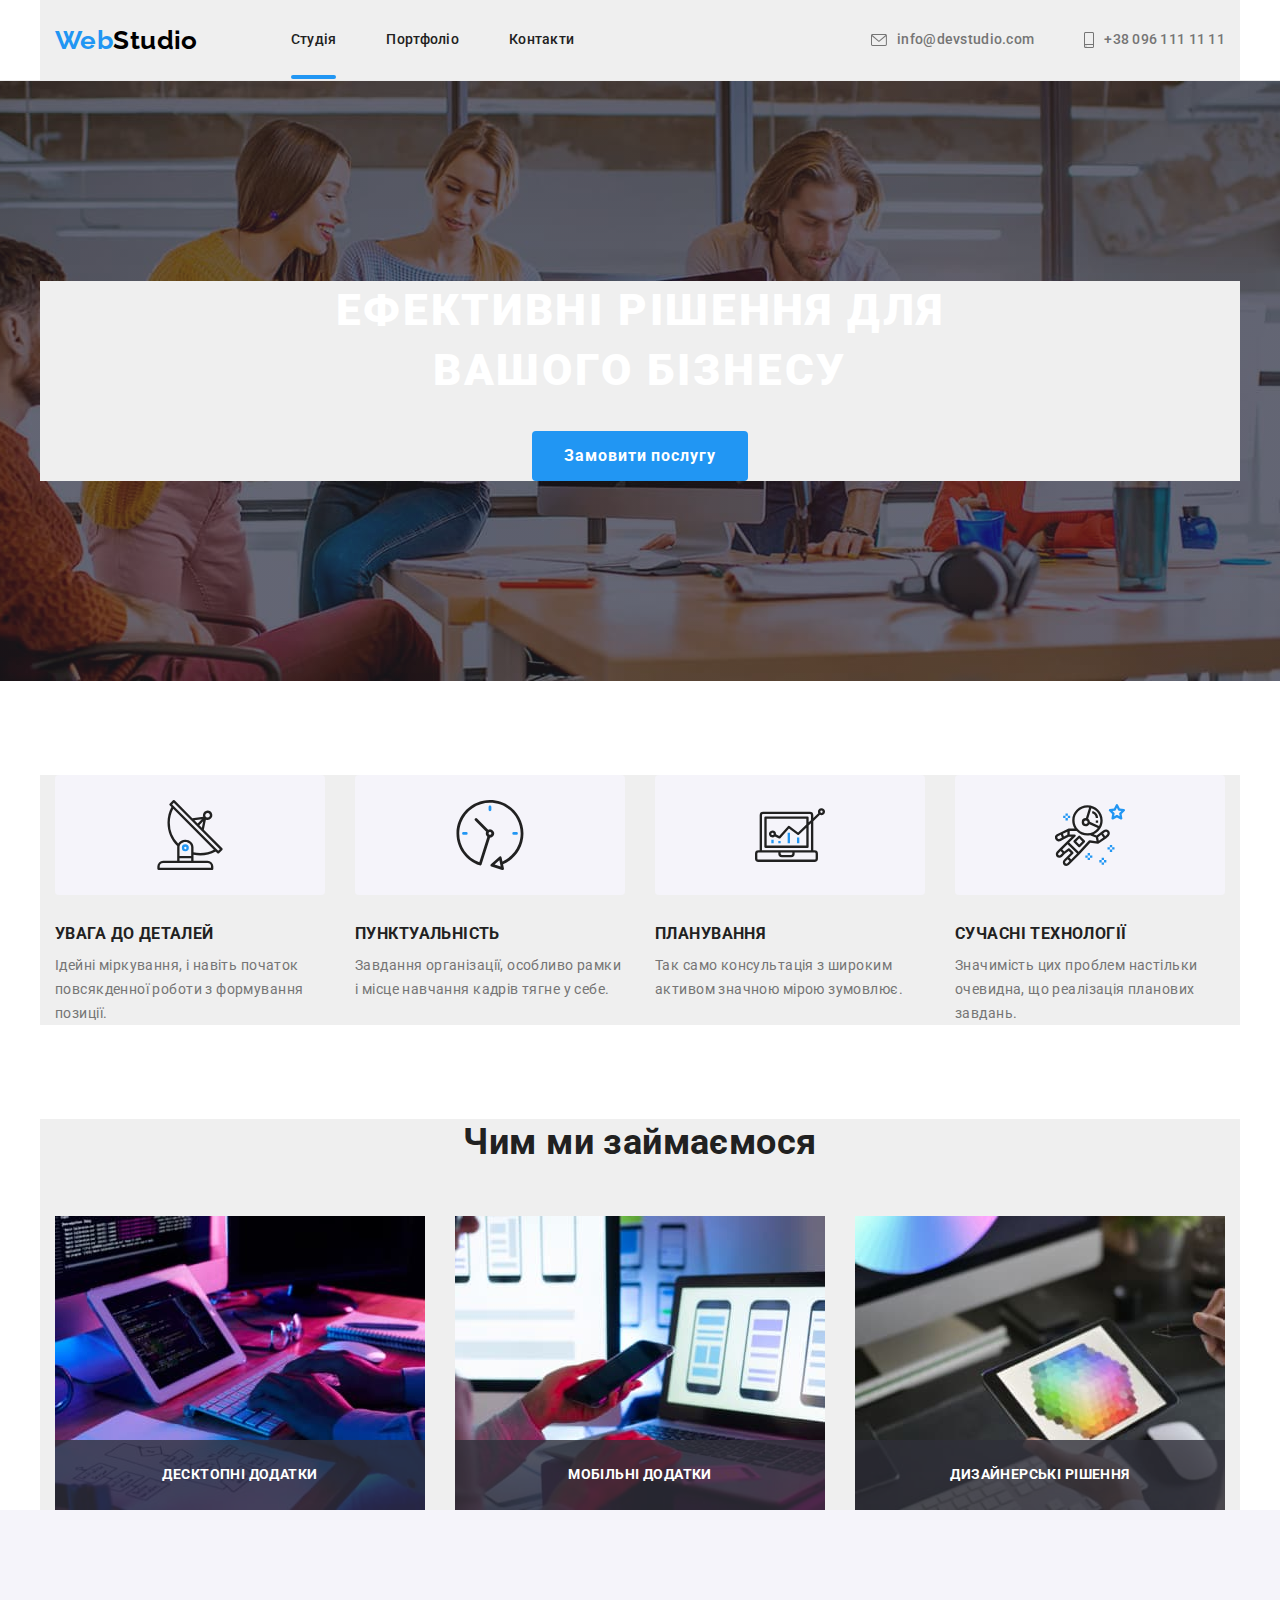
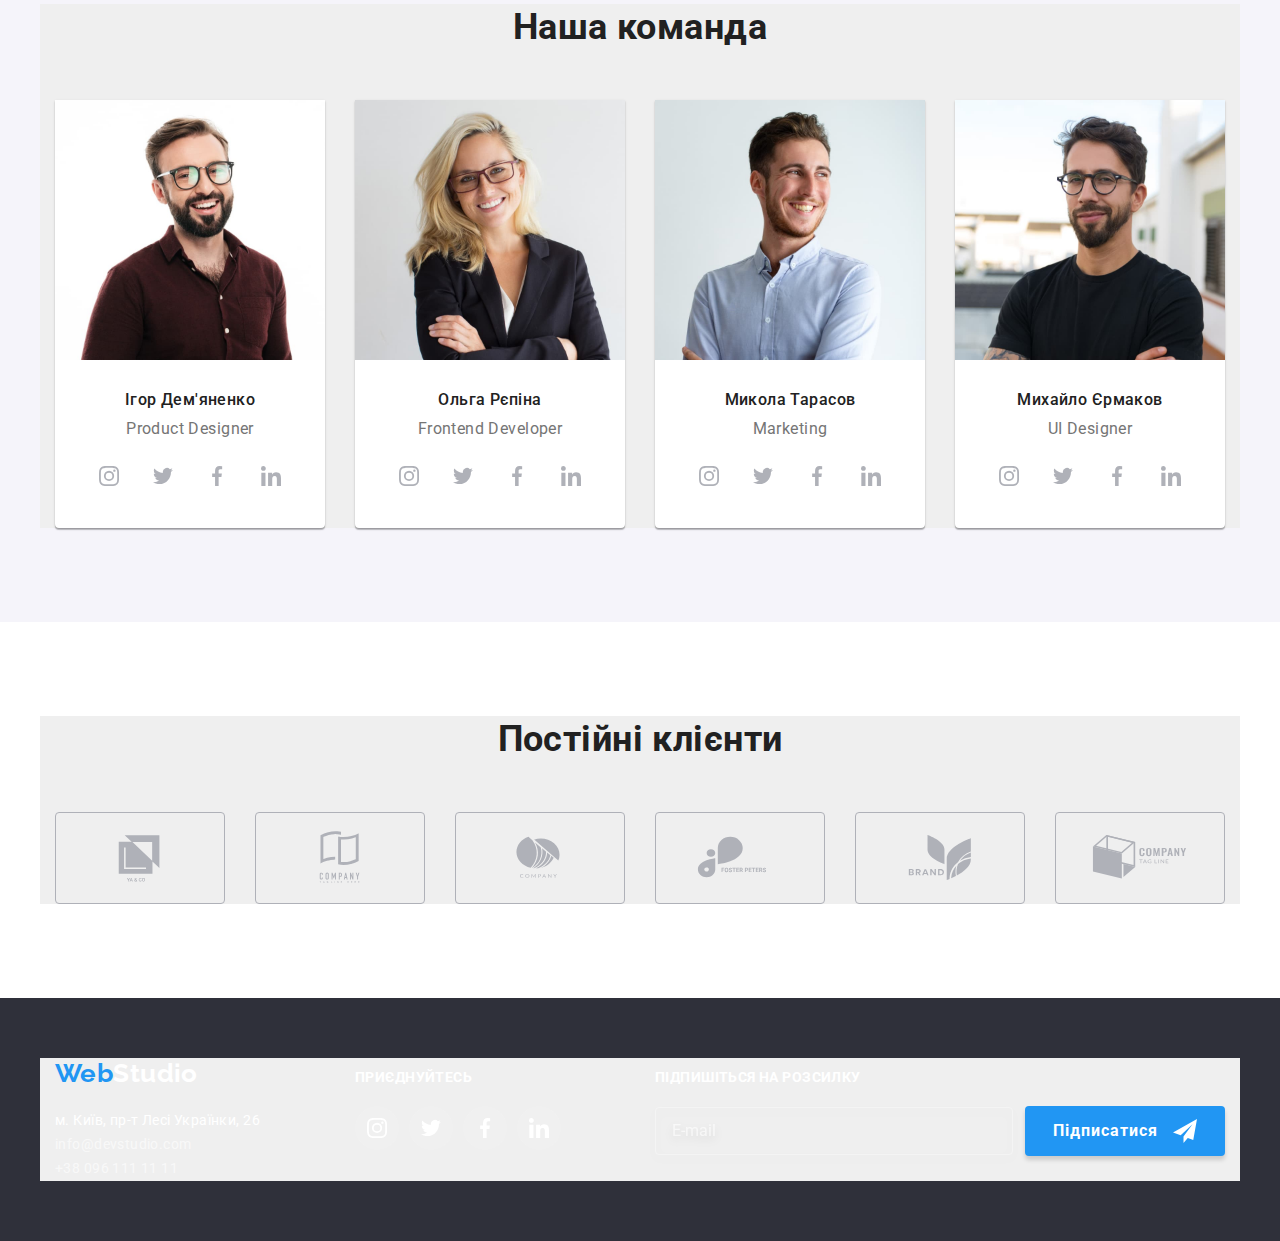
==== index.html @ a82438a5 "Створює адаптив section-principles" ====
<!DOCTYPE html>
<html lang="uk">

<head>
	<meta charset="UTF-8">
	<meta http-equiv="X-UA-Compatible" content="IE=edge">
	<meta name="viewport" content="width=device-width, initial-scale=1.0">
	<title>WebStudio</title>

	<link rel="preconnect" href="https://fonts.googleapis.com">
	<link rel="preconnect" href="https://fonts.gstatic.com" crossorigin>
	<link href="https://fonts.googleapis.com/css2?family=Raleway:wght@700&family=Roboto:wght@400;500;700;900&display=swap"
		rel="stylesheet">

	<link rel="stylesheet" href="./css/main.min.css">
</head>

<body>
	<header class="header">
		<div class="container header__container">
			<nav class="header__nav">
				<a href="./index.html" class="logo">
					Web<span class="logo__header">Studio</span>
				</a>
				<ul class="navigation header__navigation">
					<li class="navigation__item"><a href="./index.html" class="navigation__link current">Студія</a></li>
					<li class="navigation__item"><a href="./portfolio.html" class="navigation__link">Портфоліо</a></li>
					<li class="navigation__item"><a href="#" class="navigation__link">Контакти</a></li>
				</ul>
			</nav>
			<ul class="contact header__contact">
				<li class="contact__item">
					<a href="mailto:info@devstudio.com" class="contact__link contact__text contact__bgr-icon">
						<svg class="contact__icon" width="16" height="12">
							<use href="./images/icons.svg#envelope"></use>
						</svg>
						info@devstudio.com
					</a>
				</li>
				<li class="contact__item">
					<a href="tel:+380961111111" class="contact__link contact__text contact__bgr-icon">
						<svg class="contact__icon" width="10" height="16">
							<use href="./images/icons.svg#smartphone"></use>
						</svg>
						+38 096 111 11 11
					</a>
				</li>
			</ul>
		</div>
	</header>

	<main class="main">
		<section class="hero main__hero">
			<div class="container">
				<h1 class="hero__heading">Ефективні рішення для<br>вашого бізнесу</h1>
				<button data-modal-open type="button" class="hero__button">Замовити послугу</button>
			</div>
		</section>

		<section class="principles">
			<div class="container">
				<h2 class="principles__heading">Наші принципи</h2>
				<ul class="principles__grid">
					<li class="principles__item">
						<div class="principles__icon-bgr">
							<svg width="70" height="70">
								<use href="./images/icons.svg#antenna"></use>
							</svg>
						</div>
						<h3 class="principles__item-header">Увага до деталей</h3>
						<p>Ідейні міркування, і навіть початок повсякденної роботи з формування позиції.</p>
					</li>
					<li class="principles__item">
						<div class="principles__icon-bgr">
							<svg width="70" height="70">
								<use href="./images/icons.svg#clock"></use>
							</svg>
						</div>
						<h3 class="principles__item-header">Пунктуальність</h3>
						<p>Завдання організації, особливо рамки і місце навчання кадрів тягне у себе.</p>
					</li>
					<li class="principles__item">
						<div class="principles__icon-bgr">
							<svg width="70" height="70">
								<use href="./images/icons.svg#diagram"></use>
							</svg>
						</div>
						<h3 class="principles__item-header">Планування</h3>
						<p>Так само консультація з широким активом значною мірою зумовлює.</p>
					</li>
					<li class="principles__item">
						<div class="principles__icon-bgr">
							<svg width="70" height="70">
								<use href="./images/icons.svg#astronaut"></use>
							</svg>
						</div>
						<h3 class="principles__item-header">Сучасні технології</h3>
						<p>Значимість цих проблем настільки очевидна, що реалізація планових завдань.</p>
					</li>
				</ul>
			</div>
		</section>

		<section class="work">
			<div class="container">
				<h2 class="section-heading work__heading">Чим ми займаємося</h2>
				<ul class="grid">
					<li class="grid__item work__grid">
						<img src="./images/box_1.jpg" width="370" alt="Десктопні додатки">
						<p class="work__description">Десктопні додатки</p>
					</li>
					<li class="grid__item work__grid">
						<img src="./images/box_2.jpg" width="370" alt="Мобільні додатки">
						<p class="work__description">Мобільні додатки</p>
					</li>
					<li class="grid__item work__grid">
						<img src="./images/box_3.jpg" width="370" alt="Дизайнерські рішення">
						<p class="work__description">Дизайнерські рішення</p>
					</li>
				</ul>
			</div>
		</section>

		<section class="team">
			<div class="container">
				<h2 class="section-heading team__heading">Наша команда</h2>
				<ul class="grid">
					<li class="grid__item team__card">
						<img src="./images/employee_1.jpg" width="270" alt="Фото дизайнера продукту">
						<div class="team__description">
							<h3 class="team__name">Ігор Дем'яненко</h3>
							<p class="team__profession" lang="en">Product Designer</p>
							<ul class="social">
								<li class="social__item">
									<a href="#" class="social__link team__link">
										<svg class="social__icon" width="20" height="20">
											<use href="./images/icons.svg#instagram"></use>
										</svg>
									</a>
								</li>
								<li class="social__item">
									<a href="#" class="social__link team__link">
										<svg class="social__icon" width="20" height="20">
											<use href="./images/icons.svg#twitter"></use>
										</svg>
									</a>
								</li>
								<li class="social__item">
									<a href="#" class="social__link team__link">
										<svg class="social__icon" width="20" height="20">
											<use href="./images/icons.svg#facebook"></use>
										</svg>
									</a>
								</li>
								<li class="social__item">
									<a href="#" class="social__link team__link">
										<svg class="social__icon" width="20" height="20">
											<use href="./images/icons.svg#linkedin"></use>
										</svg>
									</a>
								</li>
							</ul>
						</div>
					</li>
					<li class="grid__item team__card">
						<img src="./images/employee_2.jpg" width="270" alt="Фото розробника">
						<div class="team__description">
							<h3 class="team__name">Ольга Рєпіна</h3>
							<p class="team__profession" lang="en">Frontend Developer</p>
							<ul class="social">
								<li class="social__item">
									<a href="#" class="social__link team__link">
										<svg class="social__icon" width="20" height="20">
											<use href="./images/icons.svg#instagram"></use>
										</svg>
									</a>
								</li>
								<li class="social__item">
									<a href="#" class="social__link team__link">
										<svg class="social__icon" width="20" height="20">
											<use href="./images/icons.svg#twitter"></use>
										</svg>
									</a>
								</li>
								<li class="social__item">
									<a href="#" class="social__link team__link">
										<svg class="social__icon" width="20" height="20">
											<use href="./images/icons.svg#facebook"></use>
										</svg>
									</a>
								</li>
								<li class="social__item">
									<a href="#" class="social__link team__link">
										<svg class="social__icon" width="20" height="20">
											<use href="./images/icons.svg#linkedin"></use>
										</svg>
									</a>
								</li>
							</ul>
						</div>
					</li>
					<li class="grid__item team__card">
						<img src="./images/employee_3.jpg" width="270" alt="Фото маркетолога">
						<div class="team__description">
							<h3 class="team__name">Микола Тарасов</h3>
							<p class="team__profession" lang="en">Marketing</p>
							<ul class="social">
								<li class="social__item">
									<a href="#" class="social__link team__link">
										<svg class="social__icon" width="20" height="20">
											<use href="./images/icons.svg#instagram"></use>
										</svg>
									</a>
								</li>
								<li class="social__item">
									<a href="#" class="social__link team__link">
										<svg class="social__icon" width="20" height="20">
											<use href="./images/icons.svg#twitter"></use>
										</svg>
									</a>
								</li>
								<li class="social__item">
									<a href="#" class="social__link team__link">
										<svg class="social__icon" width="20" height="20">
											<use href="./images/icons.svg#facebook"></use>
										</svg>
									</a>
								</li>
								<li class="social__item">
									<a href="#" class="social__link team__link">
										<svg class="social__icon" width="20" height="20">
											<use href="./images/icons.svg#linkedin"></use>
										</svg>
									</a>
								</li>
							</ul>
						</div>
					</li>
					<li class="grid__item team__card">
						<img src="./images/employee_4.jpg" width="270" alt="Фото дизайнера інтерфейсу">
						<div class="team__description">
							<h3 class="team__name">Михайло Єрмаков</h3>
							<p class="team__profession" lang="en">UI Designer</p>
							<ul class="social">
								<li class="social__item">
									<a href="#" class="social__link team__link">
										<svg class="social__icon" width="20" height="20">
											<use href="./images/icons.svg#instagram"></use>
										</svg>
									</a>
								</li>
								<li class="social__item">
									<a href="#" class="social__link team__link">
										<svg class="social__icon" width="20" height="20">
											<use href="./images/icons.svg#twitter"></use>
										</svg>
									</a>
								</li>
								<li class="social__item">
									<a href="#" class="social__link team__link">
										<svg class="social__icon" width="20" height="20">
											<use href="./images/icons.svg#facebook"></use>
										</svg>
									</a>
								</li>
								<li class="social__item">
									<a href="#" class="social__link team__link">
										<svg class="social__icon" width="20" height="20">
											<use href="./images/icons.svg#linkedin"></use>
										</svg>
									</a>
								</li>
							</ul>
						</div>
					</li>
				</ul>
			</div>
		</section>

		<section class="clients">
			<div class="container">
				<h2 class="section-heading clients__heading">Постійні клієнти</h2>
				<ul class="grid">
					<li class="grid__item clients__grid">
						<a href="#" class="link clients__link">
							<svg class="clients__icon" width="106" height="60">
								<use href="./images/icons.svg#client1"></use>
							</svg>
						</a>
					</li>
					<li class="grid__item clients__grid">
						<a href="#" class="link clients__link">
							<svg class="clients__icon" width="106" height="60">
								<use href="./images/icons.svg#client2"></use>
							</svg>
						</a>
					</li>
					<li class="grid__item clients__grid">
						<a href="#" class="link clients__link">
							<svg class="clients__icon" width="106" height="60">
								<use href="./images/icons.svg#client3"></use>
							</svg>
						</a>
					</li>
					<li class="grid__item clients__grid">
						<a href="#" class="link clients__link">
							<svg class="clients__icon" width="106" height="60">
								<use href="./images/icons.svg#client4"></use>
							</svg>
						</a>
					</li>
					<li class="grid__item clients__grid">
						<a href="#" class="link clients__link">
							<svg class="clients__icon" width="106" height="60">
								<use href="./images/icons.svg#client5"></use>
							</svg>
						</a>
					</li>
					<li class="grid__item clients__grid">
						<a href="#" class="link clients__link">
							<svg class="clients__icon" width="106" height="60">
								<use href="./images/icons.svg#client6"></use>
							</svg>
						</a>
					</li>
				</ul>
			</div>
		</section>
	</main>

	<footer class="footer">
		<div class="container footer__container">
			<div class="footer__address">
				<a href="./index.html" class="logo footer__logo">
					Web<span class="logo__footer">Studio</span>
				</a>
				<address>
					<ul class="footer__list">
						<li>
							<a href="https://goo.gl/maps/BBAmJtsua18arhCD6" class="footer__text footer__link-address" target="_blank"
								rel="noopener noreferrer nofollow">м. Київ, пр-т Лесі Українки, 26
							</a>
						</li>
						<li><a href="mailto:info@devstudio.com" class="footer__contact footer__link-address">info@devstudio.com</a>
						</li>
						<li><a href="tel:+380961111111" class="footer__contact footer__link-address">+38 096 111 11 11</a></li>
					</ul>
				</address>
			</div>
			<div>
				<p class="footer__appeal">Приєднуйтесь</p>
				<ul class="social">
					<li class="social__item">
						<a href="#" class="social__link footer__link-icon">
							<svg class="social__icon" width="20" height="20">
								<use href="./images/icons.svg#instagram"></use>
							</svg>
						</a>
					</li>
					<li class="social__item">
						<a href="#" class="social__link footer__link-icon">
							<svg class="social__icon" width="20" height="20">
								<use href="./images/icons.svg#twitter"></use>
							</svg>
						</a>
					</li>
					<li class="social__item">
						<a href="#" class="social__link footer__link-icon">
							<svg class="social__icon" width="20" height="20">
								<use href="./images/icons.svg#facebook"></use>
							</svg>
						</a>
					</li>
					<li class="social__item">
						<a href="#" class="social__link footer__link-icon">
							<svg class="social__icon" width="20" height="20">
								<use href="./images/icons.svg#linkedin"></use>
							</svg>
						</a>
					</li>
				</ul>
			</div>
			<div class="subscription footer__subscription">
				<form>
					<label for="subscription" class="footer__appeal">Підпишіться на розсилку</label>
					<div class="subscription__wrapper">
						<input class="subscription__input" type="text" placeholder="E-mail" name="subscription" id="subscription">
						<button type="submit" class="subscription__button">Підписатися
							<svg class="subscription__icon" width="24" height="24">
								<use href="./images/icons.svg#send"></use>
							</svg>
						</button>
					</div>
				</form>
			</div>
		</div>
	</footer>

	<!-- модалка -->
	<div data-modal class="backdrop is-hidden">
		<form class="feedback-form">
			<p class="feedback-form__header">Залиште свої дані, ми вам передзвонимо</p>
			<div class="field">
				<label for="name">Ім'я</label>
				<div class="field__box">
					<input class="field__input field__active" type="text" name="name" id="name">
					<svg class="field__icon" width="18" height="18">
						<use href="./images/icons.svg#form-person"></use>
					</svg>
				</div>
			</div>
			<div class="field">
				<label for="tel">Телефон</label>
				<div class="field__box">
					<input class="field__input field__active" type="text" name="tel" id="tel">
					<svg class="field__icon" width="18" height="18">
						<use href="./images/icons.svg#form-phone"></use>
					</svg>
				</div>
			</div>
			<div class="field">
				<label for="mail">Пошта</label>
				<div class="field__box">
					<input class="field__input field__active" type="text" name="mail" id="mail">
					<svg class="field__icon" width="18" height="18">
						<use href="./images/icons.svg#form-email"></use>
					</svg>
				</div>
			</div>

			<div class="field field__last">
				<label for="comment">Коментар</label>
				<textarea class="field__active field__placeholder" name="comment" id="comment" placeholder="Введіть текст"
					rows="6"></textarea>
			</div>

			<div class="consent">
				<input class="consent__checkbox" type="checkbox" value="" name="consent" id="consent">
				<label for="consent" class="consent__label">
					<span class="consent__icon">
						<svg class="consent__svg" width="18" height="18">
							<use href="./images/icons.svg#check"></use>
						</svg>
					</span>
					<span class="consent__text">Погоджуюся з розсилкою та приймаю</span>
					<span><a href="#" class="consent__link">Умови договору</a></span>
				</label>
			</div>

			<button type="submit" class="feedback-form__submit-button">Відправити</button>

			<button data-modal-close type="button" class="feedback-form__close-button">
				<svg class="feedback-form__close-icon" width="16" height="15">
					<use href="./images/icons.svg#close"></use>
				</svg>
			</button>
		</form>
	</div>

	<script src="./js/modal.js"></script>
</body>

</html>
---- css/main.min.css ----
:root{--color-accent: #2196f3;--color-btn-active: #188ce8;--color-main: #757575;--color-header: #212121;--color-logo: #000000;--color-bgr-head: #ffffff;--color-bgr-main: #f5f5f5;--color-bgr-alternative: #f5f4fa;--color-bgr-hero: #c4c4c4;--color-bgr-footer: #2f303a;--color-border-section: #ececec;--color-border-card: #eeeeee;--color-border-client: #afb1b8;--color-footer-contact: rgba(255, 255, 255, 0.6);--color-gradient: rgba(47, 48, 58, 0.4);--color-bgr-icon: rgba(255, 255, 255, 0.1);--color-icon: #afb1b8;--time-animation: 250ms;--timing-function: cubic-bezier(0.4, 0, 0.2, 1)}/*! modern-normalize v1.1.0 | MIT License | https://github.com/sindresorhus/modern-normalize */*,::after,::before{box-sizing:border-box}html{-moz-tab-size:4;-o-tab-size:4;tab-size:4}html{line-height:1.15;-webkit-text-size-adjust:100%}body{margin:0}body{font-family:system-ui,-apple-system,"Segoe UI",Roboto,Helvetica,Arial,sans-serif,"Apple Color Emoji","Segoe UI Emoji"}hr{height:0;color:inherit}abbr[title]{-webkit-text-decoration:underline dotted;text-decoration:underline dotted}b,strong{font-weight:bolder}code,kbd,pre,samp{font-family:ui-monospace,SFMono-Regular,Consolas,"Liberation Mono",Menlo,monospace;font-size:1em}small{font-size:80%}sub,sup{font-size:75%;line-height:0;position:relative;vertical-align:baseline}sub{bottom:-0.25em}sup{top:-0.5em}table{text-indent:0;border-color:inherit}button,input,optgroup,select,textarea{font-family:inherit;font-size:100%;line-height:1.15;margin:0}button,select{text-transform:none}[type=button],[type=reset],[type=submit],button{-webkit-appearance:button}::-moz-focus-inner{border-style:none;padding:0}:-moz-focusring{outline:1px dotted ButtonText}:-moz-ui-invalid{box-shadow:none}legend{padding:0}progress{vertical-align:baseline}::-webkit-inner-spin-button,::-webkit-outer-spin-button{height:auto}[type=search]{-webkit-appearance:textfield;outline-offset:-2px}::-webkit-search-decoration{-webkit-appearance:none}::-webkit-file-upload-button{-webkit-appearance:button;font:inherit}summary{display:list-item}.portfolio__button,.feedback-form__submit-button,.subscription__button,.hero__button{display:inline-block;border:1px solid rgba(0,0,0,0);border-radius:4px;font-size:16px;cursor:pointer}.feedback-form__submit-button,.subscription__button,.hero__button{background-color:var(--color-accent);font-weight:700;line-height:1.88;letter-spacing:.06em;color:var(--color-bgr-head);border:none}.container{margin-top:0;margin-left:auto;margin-right:auto;margin-bottom:0}.projects,.footer__list,.principles__grid,.social,.grid{padding:0;margin:0;list-style-type:none}.consent__checkbox,.portfolio__heading,.principles__heading{position:absolute;padding:0;margin:-1px;width:1px;height:1px;border:0;white-space:nowrap;-webkit-clip-path:inset(100%);clip-path:inset(100%);clip:rect(0 0 0 0);overflow:hidden}h1,h2,h3,h4,h5,h6,p{margin-top:0;margin-bottom:0}.link,.footer__link-address,.contact__link,.navigation__link,.logo-link{text-decoration:none;font-style:normal}body{background-color:var(--color-bgr-head);font-family:"Roboto",sans-serif;font-size:14px;line-height:1.71;letter-spacing:.03em;color:var(--color-main)}img{display:block;max-width:100%;height:auto}.main__hero{margin-left:auto;margin-right:auto}.link,.footer__link-address,.contact__link,.navigation__link{color:var(--color-main);transition:color var(--time-animation) var(--timing-function)}.link:hover,.footer__link-address:hover,.contact__link:hover,.navigation__link:hover,.link:focus,.footer__link-address:focus,.contact__link:focus,.navigation__link:focus{color:var(--color-accent)}.section-heading{font-weight:700;font-size:36px;line-height:1.28;text-align:center;color:var(--color-header)}.current{position:relative;color:var(--color-accent)}.current::after{content:"";position:absolute;left:0;bottom:0;width:100%;height:4px;background-color:var(--color-accent);border-radius:2px}.grid__item:not(:last-child){margin-right:30px}.container{padding-left:15px;padding-right:15px;background-color:#efefef}@media screen and (min-width: 480px){.container{width:480px}}@media screen and (min-width: 768px){.container{width:768px}}@media screen and (min-width: 1200px){.container{width:1200px}}.flex-container,.projects,.clients__link,.contact,.navigation,.social__link,.social,.grid{display:flex;padding:0;margin:0;justify-content:center}.logo{display:inline-block;font-family:"Raleway",sans-serif;font-weight:700;font-size:26px;line-height:1.19;color:var(--color-accent);text-decoration:none;font-style:normal}.logo__header{color:var(--color-logo)}.logo__footer{color:var(--color-bgr-head)}.social__item{width:44px;height:44px}.social__item:not(:last-child){margin-right:10px}.social__icon{fill:currentColor}.social__link{align-items:center;width:100%;height:100%;border-radius:50%}.navigation__item{display:block}.navigation__item:not(:last-child){margin-right:50px}.navigation__link{padding-top:32px;padding-bottom:32px;font-weight:500;line-height:1.14;letter-spacing:.02em;color:var(--color-header)}.contact__item{display:flex;align-items:center}.contact__item:not(:last-child){margin-right:50px}.contact__link{padding-top:32px;padding-bottom:32px}.contact__text{font-weight:500;line-height:1.14;letter-spacing:.02em}.contact__bgr-icon{display:flex;align-items:center;color:var(--color-main)}.contact__icon:hover{color:var(--color-accent)}.contact__icon{display:inline-block;margin-right:10px;fill:currentColor}.header{border-bottom:1px solid var(--color-border-section)}.header__container{display:flex;align-items:center}.header__nav{display:flex;align-items:center;padding:0;margin:0}.header__navigation{margin-left:93px}.header__contact{margin-left:auto}.hero{max-width:100vw;height:600px;padding:200px 0;background-color:var(--color-bgr-hero);background-image:linear-gradient(to right, var(--color-gradient), var(--color-gradient)),url("../images/img_hero.jpg");background-position:center;background-repeat:no-repeat;background-size:cover;text-align:center}.hero__heading{margin-bottom:30px;font-weight:900;font-size:44px;line-height:1.36;letter-spacing:.06em;text-transform:uppercase;color:var(--color-bgr-head)}.hero__button{min-width:216px;padding:10px 32px;box-shadow:0;transition:background-color var(--time-animation) var(--timing-function),box-shadow var(--time-animation) var(--timing-function)}.hero__button:hover,.hero__button:focus{background-color:var(--color-btn-active);box-shadow:0px 4px 4px rgba(0,0,0,.15)}.principles{padding-top:60px;padding-bottom:60px}@media screen and (min-width: 1200px){.principles{padding-top:94px;padding-bottom:94px}}.principles__item{width:100%}.principles__item:not(:last-child){margin-bottom:30px}.principles__item-header{margin-bottom:10px;font-weight:700;line-height:1.14;text-transform:uppercase;color:var(--color-header)}.principles__icon-bgr{display:flex;width:100%;height:120px;margin-bottom:30px;align-items:center;justify-content:center;background-color:var(--color-bgr-alternative);border-radius:4px}@media screen and (min-width: 480px){.principles__item:not(:last-child){margin-bottom:30px}}@media screen and (min-width: 768px){.principles__grid{display:flex;padding:0;margin:0;justify-content:center;flex-wrap:wrap}.principles__item{width:calc((100% - 30px)/2)}.principles__item:not(:nth-child(2n)){margin-right:30px}.principles__item:not(:last-child){margin-bottom:0}.principles__item:not(:nth-last-child(-n+2)){margin-bottom:30px}}@media screen and (min-width: 1200px){.principles__grid{flex-wrap:nowrap}.principles__item:not(:nth-last-child(-n+2)){margin-bottom:0}.principles__item:not(:last-child){margin-right:30px}}.work{display:none;padding-top:60px;padding-bottom:60px}@media screen and (min-width: 1200px){.work{display:contents}}@media screen and (min-width: 1200px){.work{padding-top:94px;padding-bottom:94px;padding-top:0}}.work__heading{margin-bottom:50px}.work__description{position:absolute;display:flex;align-items:center;justify-content:center;bottom:0;left:0;width:100%;height:70px;background-color:rgba(47,48,58,.8);line-height:1.14;color:var(--color-bgr-head);text-transform:uppercase;font-weight:700}.work__grid{position:relative;overflow:hidden}.team{padding-top:60px;padding-bottom:60px;background-color:var(--color-bgr-alternative)}@media screen and (min-width: 1200px){.team{padding-top:94px;padding-bottom:94px}}.team__heading{margin-bottom:50px}.team__card{width:270px;background-color:var(--color-bgr-head);box-shadow:0px 1px 3px rgba(0,0,0,.12),0px 1px 1px rgba(0,0,0,.14),0px 2px 1px rgba(0,0,0,.2);border-radius:0px 0px 4px 4px}.team__description{padding:30px 32px;text-align:center}.team__name{margin-bottom:10px;font-weight:500;font-size:16px;line-height:1.19;color:var(--color-header)}.team__profession{margin-bottom:16px;font-size:16px;line-height:1.19}.team__link{background-color:var(--color-bgr-head);color:var(--color-icon);transition:background-color var(--time-animation) var(--timing-function),color var(--time-animation) var(--timing-function)}.team__link:hover,.team__link:focus{background-color:var(--color-accent);color:var(--color-bgr-head)}.team__link:hover .social__icon,.team__link:focus .social__icon{fill:var(--color-bgr-head)}.clients{padding-top:60px;padding-bottom:60px}@media screen and (min-width: 1200px){.clients{padding-top:94px;padding-bottom:94px}}.clients__heading{margin-bottom:50px}.clients__grid{width:170px;height:92px;box-sizing:border-box}.clients__link{align-items:center;width:100%;height:100%;color:var(--color-icon);border:1px solid var(--color-border-client);border-radius:4px;transition:border var(--time-animation) var(--timing-function),color var(--time-animation) var(--timing-function)}.clients__link:hover,.clients__link:focus{border:1px solid var(--color-accent);color:var(--color-accent)}.clients__icon{fill:currentColor}.footer{padding:60px 0;background-color:var(--color-bgr-footer)}.footer__container{display:flex;align-items:baseline}.footer__address{margin-right:30px;width:270px}.footer__logo{margin-bottom:20px}.footer__appeal{display:block;margin-bottom:20px;font-weight:700;line-height:1.14;text-transform:uppercase;color:var(--color-bgr-head)}.footer__link-address{color:var(--color-bgr-head);transition:color var(--time-animation) var(--timing-function)}.footer__link-address:hover,.footer__link-address:focus{color:var(--color-accent)}.footer__text{color:var(--color-bgr-head)}.footer__contact{color:var(--color-footer-contact)}.footer__subscription{margin-left:auto}.footer__link-icon{background-color:var(--color-bgr-icon);color:var(--color-bgr-head);transition:background-color var(--time-animation) var(--timing-function),color var(--time-animation) var(--timing-function)}.footer__link-icon:hover,.footer__link-icon:focus{background-color:var(--color-accent)}.footer__link-icon:hover .social__icon,.footer__link-icon:focus .social__icon{fill:var(--color-bgr-head)}.subscription__input{padding:15px;padding-left:16px;margin-right:12px;width:358px;font-family:inherit;background-color:rgba(33,150,243,0);color:var(--color-bgr-head);border:1px solid rgba(255,255,255,.3);filter:drop-shadow(0px 4px 4px rgba(0, 0, 0, 0.15));border-radius:4px}.subscription__input::-moz-placeholder{font-size:16px;line-height:1.25;color:rgba(255,255,255,.6)}.subscription__input:-ms-input-placeholder{font-size:16px;line-height:1.25;color:rgba(255,255,255,.6)}.subscription__input::placeholder{font-size:16px;line-height:1.25;color:rgba(255,255,255,.6)}.subscription__wrapper{display:flex;justify-content:center;align-items:center;position:relative}.subscription__icon{position:absolute;top:50%;right:28px;transform:translateY(-50%)}.subscription__button{min-width:200px;padding:10px 28px;text-align:left;box-shadow:0px 4px 4px rgba(0,0,0,.15)}.subscription__button:hover,.subscription__button:focus{background-color:var(--color-accent)}.portfolio{padding-top:60px;padding-bottom:60px;padding-top:40px}@media screen and (min-width: 1200px){.portfolio{padding-top:94px;padding-bottom:94px}}.portfolio__grid-button{margin-bottom:50px}.portfolio__item:not(:last-child){margin-right:8px}.portfolio__button{padding:6px 22px;background-color:var(--color-bgr-alternative);font-weight:500;line-height:1.63;letter-spacing:.03em;color:var(--color-header);box-shadow:0;transition:background-color var(--time-animation) var(--timing-function),color var(--time-animation) var(--timing-function),box-shadow var(--time-animation) var(--timing-function)}.portfolio__button:hover,.portfolio__button:focus{background-color:var(--color-accent);color:var(--color-bgr-head);box-shadow:0px 3px 1px rgba(0,0,0,.1),0px 1px 2px rgba(0,0,0,.08),0px 2px 2px rgba(0,0,0,.12)}.projects{flex-wrap:wrap}.projects__item{width:calc((100% - 60px)/3);background-color:var(--color-bgr-head)}.projects__item:not(:nth-child(3n)){margin-right:30px}.projects__item:not(:nth-last-child(-n+3)){margin-bottom:30px}.projects__relation{position:relative;overflow:hidden}.projects__link{display:block;width:100%;height:100%;text-decoration:none;font-style:normal;box-shadow:0;transition:box-shadow var(--time-animation) var(--timing-function)}.projects__description{padding:20px 24px;border-right:1px solid var(--color-border-card);border-bottom:1px solid var(--color-border-card);border-left:1px solid var(--color-border-card)}.projects__name{margin-bottom:4px;font-weight:700;font-size:18px;line-height:2;letter-spacing:.06em;color:var(--color-header)}.projects__application{font-size:16px;line-height:1.88;color:var(--color-main)}.projects__link:hover,.projects__link:focus{box-shadow:0px 1px 1px rgba(0,0,0,.12),0px 4px 4px rgba(0,0,0,.06),1px 4px 6px rgba(0,0,0,.16)}.projects__text{position:absolute;display:flex;align-items:center;top:0;left:0;width:100%;height:100%;padding:24px;background-color:rgba(33,150,243,.9);font-size:18px;line-height:1.56;color:var(--color-bgr-head);transform:translateY(100%);opacity:0;transition:transform var(--time-animation) var(--timing-function),opacity var(--time-animation) var(--timing-function)}.projects__link:hover .projects__text,.projects__link:focus .projects__text{transform:translateY(0);opacity:1}.field{display:flex;flex-direction:column;width:100%}.field__box{display:flex;flex-direction:column;position:relative;width:100%}.field__input{padding:11px;padding-left:42px;border:1px solid rgba(33,33,33,.2)}.field__active{border-radius:4px;transition:border var(--time-animation) var(--timing-function)}.field__active:hover,.field__active:focus{outline:none;border:1px solid var(--color-accent)}.field__icon{position:absolute;top:50%;left:12px;fill:var(--color-header);transform:translateY(-50%);transition:fill var(--time-animation) var(--timing-function)}.field__last{margin-bottom:20px}.field__placeholder{padding:11px 16px;border:1px solid rgba(33,33,33,.2);border-radius:4px;resize:none;transition:border var(--time-animation) var(--timing-function)}.field__placeholder::-moz-placeholder{font-size:12px;line-height:1.17;letter-spacing:.01em;color:rgba(117,117,117,.5)}.field__placeholder:-ms-input-placeholder{font-size:12px;line-height:1.17;letter-spacing:.01em;color:rgba(117,117,117,.5)}.field__placeholder::placeholder{font-size:12px;line-height:1.17;letter-spacing:.01em;color:rgba(117,117,117,.5)}.field__input:hover+.field__icon,.field__input:focus+.field__icon{fill:var(--color-accent)}.form-field label{margin-bottom:4px;font-size:12px;line-height:1.17;letter-spacing:.01em;color:var(--color-main)}.consent__checkbox:checked+.consent__label>.consent__icon{border:none}.consent__checkbox:checked+.consent__label .consent__svg{fill:var(--color-accent)}.consent__label{display:flex;justify-content:center;align-items:center}.consent__icon{display:flex;justify-content:center;align-items:center;margin-right:8px;width:16px;height:16px;border:2px solid var(--color-header);border-radius:2px;transition:border var(--time-animation) var(--timing-function)}.consent__svg{fill:rgba(0,0,0,0);transition:fill var(--time-animation) var(--timing-function)}.consent__text{margin-right:4px}.consent__link{color:var(--color-accent)}.backdrop{position:fixed;top:0;left:0;width:100%;height:100%;background-color:rgba(0,0,0,.2);opacity:1;transition:opacity var(--time-animation) var(--timing-function)}.is-hidden{pointer-events:none;opacity:0}.backdrop.is-hidden .feedback-form{opacity:0;transform:translate(-50%, -50%) scale(0)}.feedback-form{display:flex;flex-direction:column;position:absolute;top:50%;left:50%;width:528px;padding:40px;font-family:inherit;justify-content:center;align-items:center;background:var(--color-bgr-head);box-shadow:0px 1px 3px rgba(0,0,0,.12),0px 1px 1px rgba(0,0,0,.14),0px 2px 1px rgba(0,0,0,.2);border-radius:4px;opacity:1;transform:translate(-50%, -50%) scale(1);transition:opacity var(--time-animation) var(--timing-function) var(--time-animation),transform var(--time-animation) var(--timing-function) var(--time-animation)}.feedback-form__header{margin-bottom:12px;font-weight:700;font-size:20px;line-height:1.15;color:var(--color-header)}.feedback-form__submit-button{min-width:200px;padding:10px 52px;box-shadow:0px 4px 4px rgba(0,0,0,.15);transition:background-color var(--time-animation) var(--timing-function)}.feedback-form__submit-button:hover,.feedback-form__submit-button:focus{background-color:var(--color-btn-active)}.feedback-form__close-button{display:flex;position:absolute;justify-content:center;align-items:center;top:8px;right:8px;width:30px;height:30px;background:var(--color-bgr-head);border:1px solid rgba(0,0,0,.1);border-radius:50%;cursor:pointer;color:var(--color-logo);transition:color var(--time-animation) var(--timing-function)}.feedback-form__close-button:hover,.feedback-form__close-button:focus{color:var(--color-accent)}.feedback-form__close-icon{fill:currentColor}.field{margin-bottom:10px}.consent{margin-bottom:30px}/*# sourceMappingURL=main.min.css.map */
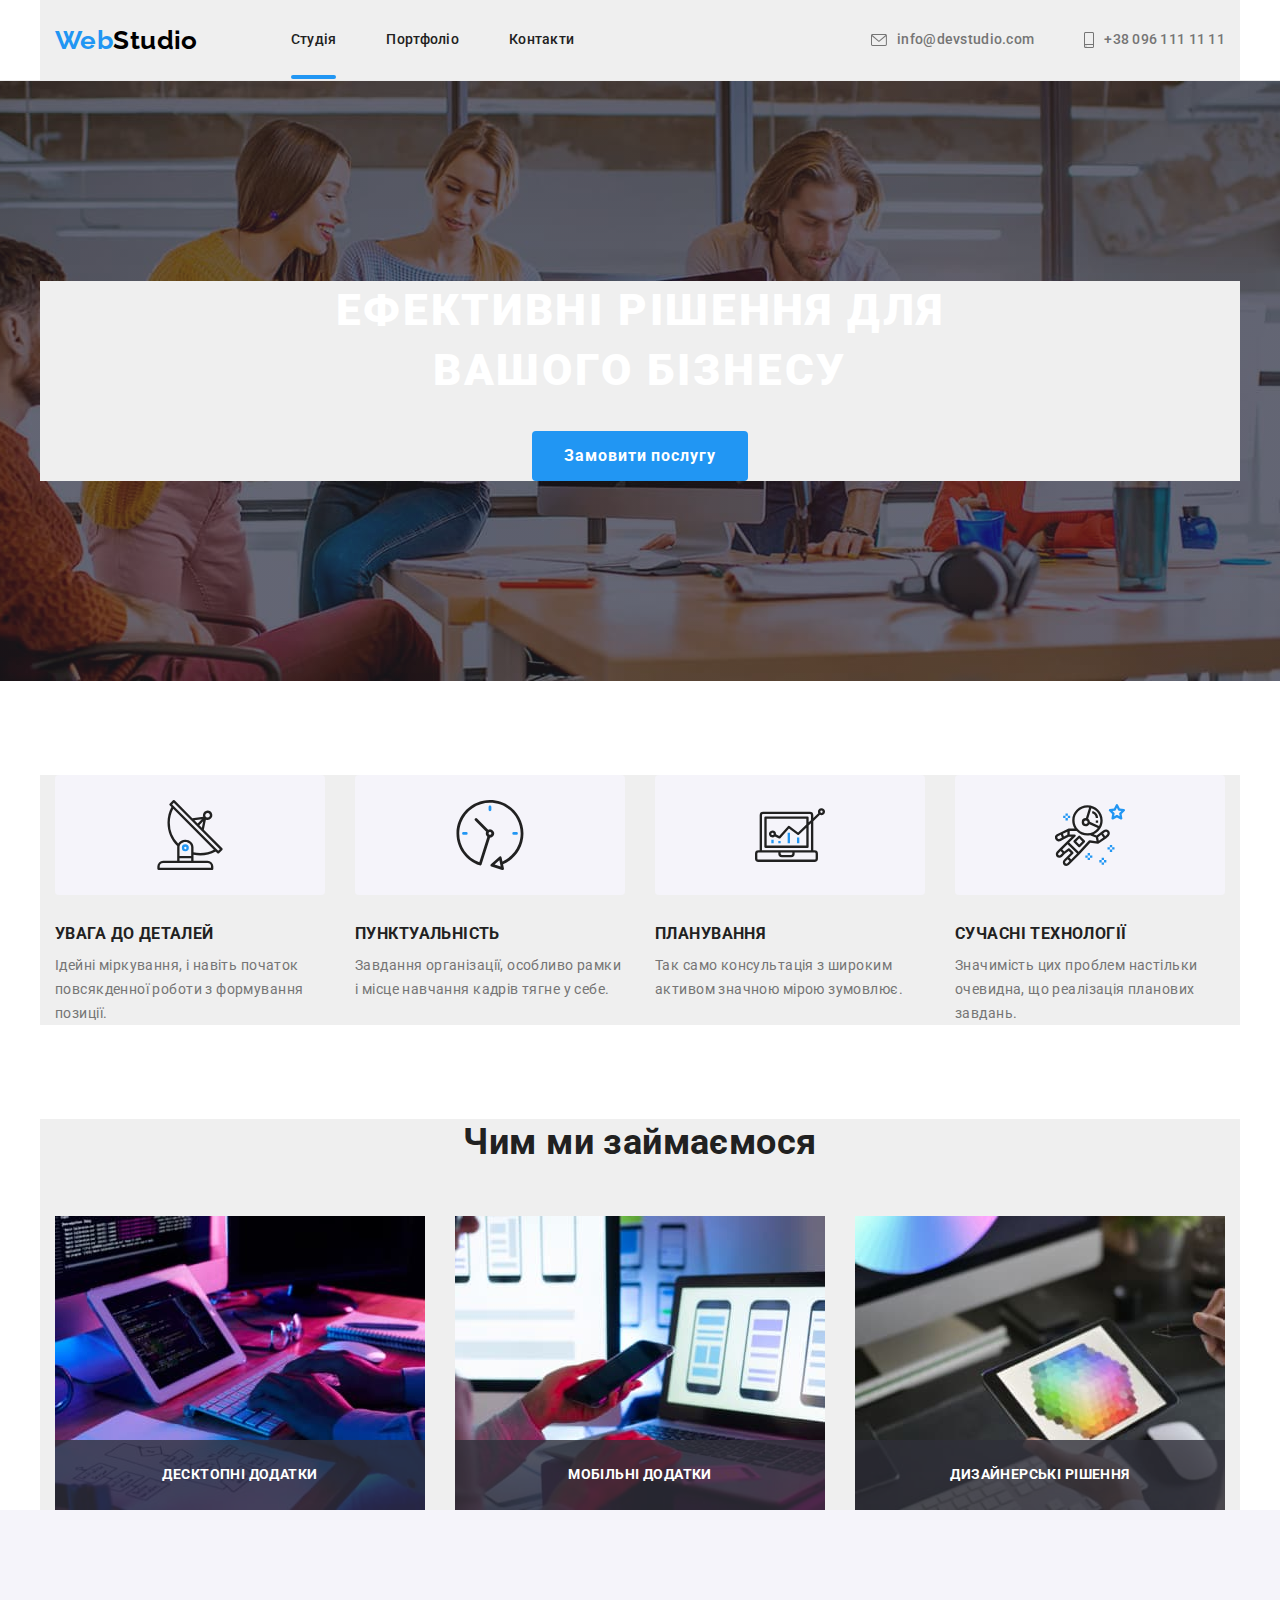
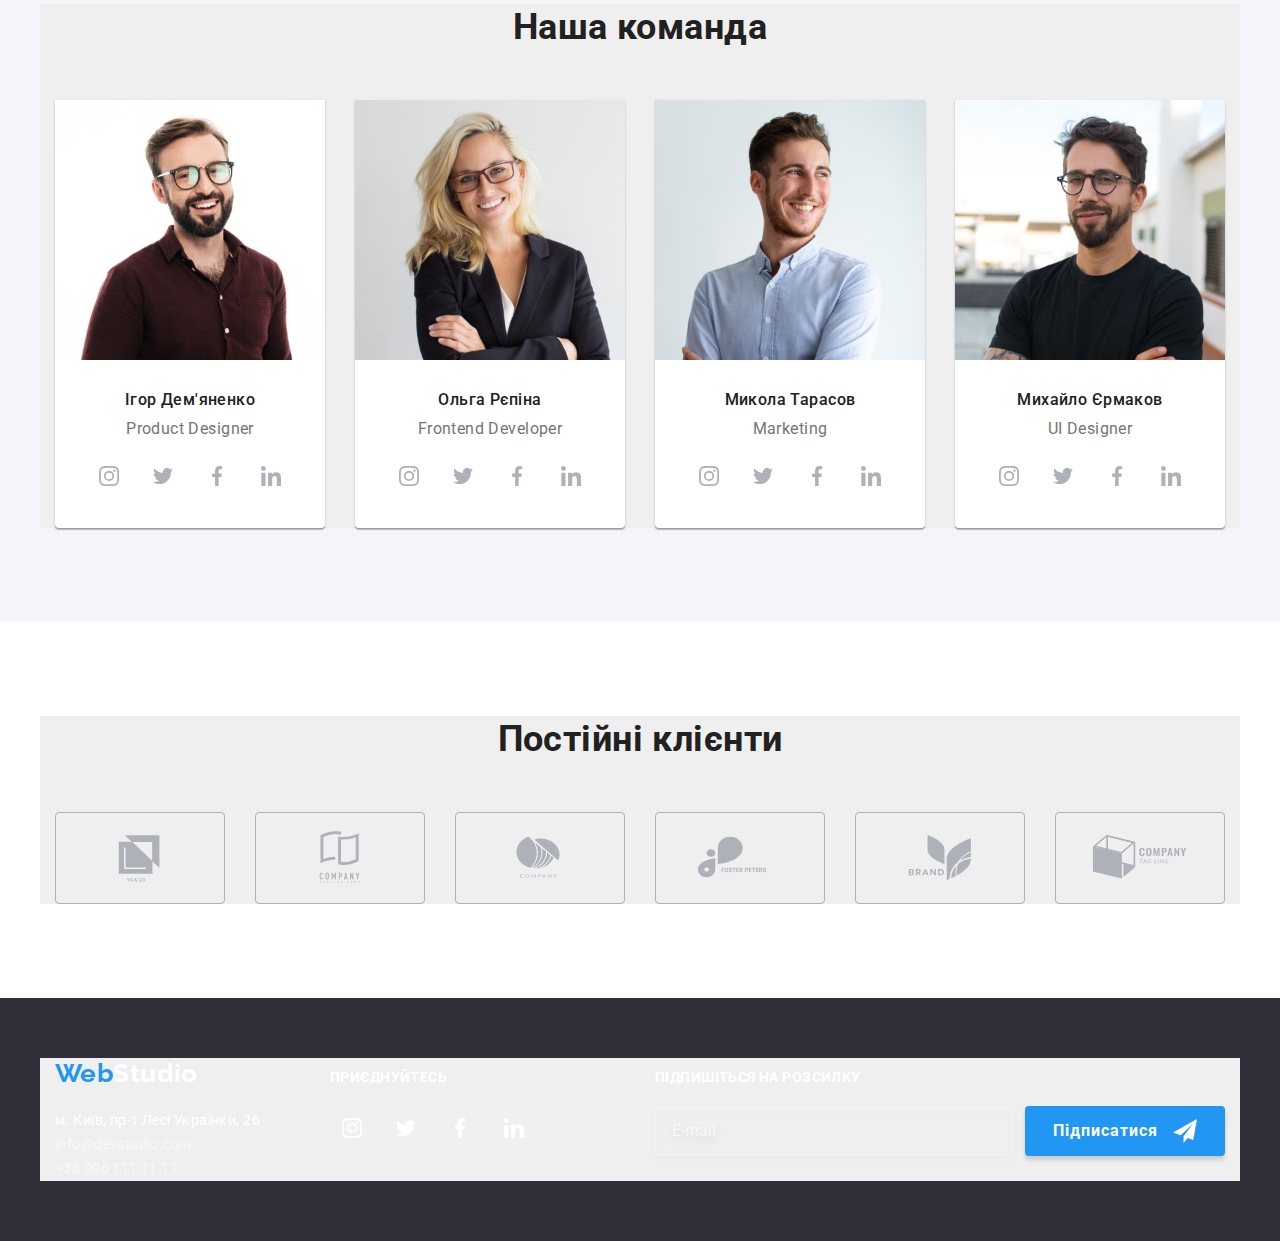
==== commit 8987ab9d: "Створює адаптив page-footer" ====
--- a/index.html
+++ b/index.html
@@ -124,8 +124,8 @@
 		<section class="team">
 			<div class="container">
 				<h2 class="section-heading team__heading">Наша команда</h2>
-				<ul class="grid">
-					<li class="grid__item team__card">
+				<ul class="team__grid">
+					<li class="team__card">
 						<img src="./images/employee_1.jpg" width="270" alt="Фото дизайнера продукту">
 						<div class="team__description">
 							<h3 class="team__name">Ігор Дем'яненко</h3>
@@ -162,7 +162,7 @@
 							</ul>
 						</div>
 					</li>
-					<li class="grid__item team__card">
+					<li class="team__card">
 						<img src="./images/employee_2.jpg" width="270" alt="Фото розробника">
 						<div class="team__description">
 							<h3 class="team__name">Ольга Рєпіна</h3>
@@ -199,7 +199,7 @@
 							</ul>
 						</div>
 					</li>
-					<li class="grid__item team__card">
+					<li class="team__card">
 						<img src="./images/employee_3.jpg" width="270" alt="Фото маркетолога">
 						<div class="team__description">
 							<h3 class="team__name">Микола Тарасов</h3>
@@ -236,7 +236,7 @@
 							</ul>
 						</div>
 					</li>
-					<li class="grid__item team__card">
+					<li class="team__card">
 						<img src="./images/employee_4.jpg" width="270" alt="Фото дизайнера інтерфейсу">
 						<div class="team__description">
 							<h3 class="team__name">Михайло Єрмаков</h3>
@@ -280,43 +280,43 @@
 		<section class="clients">
 			<div class="container">
 				<h2 class="section-heading clients__heading">Постійні клієнти</h2>
-				<ul class="grid">
-					<li class="grid__item clients__grid">
+				<ul class="clients__grid">
+					<li class="clients__item">
 						<a href="#" class="link clients__link">
 							<svg class="clients__icon" width="106" height="60">
 								<use href="./images/icons.svg#client1"></use>
 							</svg>
 						</a>
 					</li>
-					<li class="grid__item clients__grid">
+					<li class="clients__item">
 						<a href="#" class="link clients__link">
 							<svg class="clients__icon" width="106" height="60">
 								<use href="./images/icons.svg#client2"></use>
 							</svg>
 						</a>
 					</li>
-					<li class="grid__item clients__grid">
+					<li class="clients__item">
 						<a href="#" class="link clients__link">
 							<svg class="clients__icon" width="106" height="60">
 								<use href="./images/icons.svg#client3"></use>
 							</svg>
 						</a>
 					</li>
-					<li class="grid__item clients__grid">
+					<li class="clients__item">
 						<a href="#" class="link clients__link">
 							<svg class="clients__icon" width="106" height="60">
 								<use href="./images/icons.svg#client4"></use>
 							</svg>
 						</a>
 					</li>
-					<li class="grid__item clients__grid">
+					<li class="clients__item">
 						<a href="#" class="link clients__link">
 							<svg class="clients__icon" width="106" height="60">
 								<use href="./images/icons.svg#client5"></use>
 							</svg>
 						</a>
 					</li>
-					<li class="grid__item clients__grid">
+					<li class="clients__item">
 						<a href="#" class="link clients__link">
 							<svg class="clients__icon" width="106" height="60">
 								<use href="./images/icons.svg#client6"></use>
@@ -347,8 +347,8 @@
 					</ul>
 				</address>
 			</div>
-			<div>
-				<p class="footer__appeal">Приєднуйтесь</p>
+			<div class="footer__appeal">
+				<p class="footer__header">Приєднуйтесь</p>
 				<ul class="social">
 					<li class="social__item">
 						<a href="#" class="social__link footer__link-icon">
@@ -382,7 +382,7 @@
 			</div>
 			<div class="subscription footer__subscription">
 				<form>
-					<label for="subscription" class="footer__appeal">Підпишіться на розсилку</label>
+					<label for="subscription" class="footer__header">Підпишіться на розсилку</label>
 					<div class="subscription__wrapper">
 						<input class="subscription__input" type="text" placeholder="E-mail" name="subscription" id="subscription">
 						<button type="submit" class="subscription__button">Підписатися
--- a/css/main.min.css
+++ b/css/main.min.css
@@ -1 +1 @@
-:root{--color-accent: #2196f3;--color-btn-active: #188ce8;--color-main: #757575;--color-header: #212121;--color-logo: #000000;--color-bgr-head: #ffffff;--color-bgr-main: #f5f5f5;--color-bgr-alternative: #f5f4fa;--color-bgr-hero: #c4c4c4;--color-bgr-footer: #2f303a;--color-border-section: #ececec;--color-border-card: #eeeeee;--color-border-client: #afb1b8;--color-footer-contact: rgba(255, 255, 255, 0.6);--color-gradient: rgba(47, 48, 58, 0.4);--color-bgr-icon: rgba(255, 255, 255, 0.1);--color-icon: #afb1b8;--time-animation: 250ms;--timing-function: cubic-bezier(0.4, 0, 0.2, 1)}/*! modern-normalize v1.1.0 | MIT License | https://github.com/sindresorhus/modern-normalize */*,::after,::before{box-sizing:border-box}html{-moz-tab-size:4;-o-tab-size:4;tab-size:4}html{line-height:1.15;-webkit-text-size-adjust:100%}body{margin:0}body{font-family:system-ui,-apple-system,"Segoe UI",Roboto,Helvetica,Arial,sans-serif,"Apple Color Emoji","Segoe UI Emoji"}hr{height:0;color:inherit}abbr[title]{-webkit-text-decoration:underline dotted;text-decoration:underline dotted}b,strong{font-weight:bolder}code,kbd,pre,samp{font-family:ui-monospace,SFMono-Regular,Consolas,"Liberation Mono",Menlo,monospace;font-size:1em}small{font-size:80%}sub,sup{font-size:75%;line-height:0;position:relative;vertical-align:baseline}sub{bottom:-0.25em}sup{top:-0.5em}table{text-indent:0;border-color:inherit}button,input,optgroup,select,textarea{font-family:inherit;font-size:100%;line-height:1.15;margin:0}button,select{text-transform:none}[type=button],[type=reset],[type=submit],button{-webkit-appearance:button}::-moz-focus-inner{border-style:none;padding:0}:-moz-focusring{outline:1px dotted ButtonText}:-moz-ui-invalid{box-shadow:none}legend{padding:0}progress{vertical-align:baseline}::-webkit-inner-spin-button,::-webkit-outer-spin-button{height:auto}[type=search]{-webkit-appearance:textfield;outline-offset:-2px}::-webkit-search-decoration{-webkit-appearance:none}::-webkit-file-upload-button{-webkit-appearance:button;font:inherit}summary{display:list-item}.portfolio__button,.feedback-form__submit-button,.subscription__button,.hero__button{display:inline-block;border:1px solid rgba(0,0,0,0);border-radius:4px;font-size:16px;cursor:pointer}.feedback-form__submit-button,.subscription__button,.hero__button{background-color:var(--color-accent);font-weight:700;line-height:1.88;letter-spacing:.06em;color:var(--color-bgr-head);border:none}.container{margin-top:0;margin-left:auto;margin-right:auto;margin-bottom:0}.projects,.footer__list,.principles__grid,.social,.grid{padding:0;margin:0;list-style-type:none}.consent__checkbox,.portfolio__heading,.principles__heading{position:absolute;padding:0;margin:-1px;width:1px;height:1px;border:0;white-space:nowrap;-webkit-clip-path:inset(100%);clip-path:inset(100%);clip:rect(0 0 0 0);overflow:hidden}h1,h2,h3,h4,h5,h6,p{margin-top:0;margin-bottom:0}.link,.footer__link-address,.contact__link,.navigation__link,.logo-link{text-decoration:none;font-style:normal}body{background-color:var(--color-bgr-head);font-family:"Roboto",sans-serif;font-size:14px;line-height:1.71;letter-spacing:.03em;color:var(--color-main)}img{display:block;max-width:100%;height:auto}.main__hero{margin-left:auto;margin-right:auto}.link,.footer__link-address,.contact__link,.navigation__link{color:var(--color-main);transition:color var(--time-animation) var(--timing-function)}.link:hover,.footer__link-address:hover,.contact__link:hover,.navigation__link:hover,.link:focus,.footer__link-address:focus,.contact__link:focus,.navigation__link:focus{color:var(--color-accent)}.section-heading{font-weight:700;font-size:36px;line-height:1.28;text-align:center;color:var(--color-header)}.current{position:relative;color:var(--color-accent)}.current::after{content:"";position:absolute;left:0;bottom:0;width:100%;height:4px;background-color:var(--color-accent);border-radius:2px}.grid__item:not(:last-child){margin-right:30px}.container{padding-left:15px;padding-right:15px;background-color:#efefef}@media screen and (min-width: 480px){.container{width:480px}}@media screen and (min-width: 768px){.container{width:768px}}@media screen and (min-width: 1200px){.container{width:1200px}}.flex-container,.projects,.clients__link,.contact,.navigation,.social__link,.social,.grid{display:flex;padding:0;margin:0;justify-content:center}.logo{display:inline-block;font-family:"Raleway",sans-serif;font-weight:700;font-size:26px;line-height:1.19;color:var(--color-accent);text-decoration:none;font-style:normal}.logo__header{color:var(--color-logo)}.logo__footer{color:var(--color-bgr-head)}.social__item{width:44px;height:44px}.social__item:not(:last-child){margin-right:10px}.social__icon{fill:currentColor}.social__link{align-items:center;width:100%;height:100%;border-radius:50%}.navigation__item{display:block}.navigation__item:not(:last-child){margin-right:50px}.navigation__link{padding-top:32px;padding-bottom:32px;font-weight:500;line-height:1.14;letter-spacing:.02em;color:var(--color-header)}.contact__item{display:flex;align-items:center}.contact__item:not(:last-child){margin-right:50px}.contact__link{padding-top:32px;padding-bottom:32px}.contact__text{font-weight:500;line-height:1.14;letter-spacing:.02em}.contact__bgr-icon{display:flex;align-items:center;color:var(--color-main)}.contact__icon:hover{color:var(--color-accent)}.contact__icon{display:inline-block;margin-right:10px;fill:currentColor}.header{border-bottom:1px solid var(--color-border-section)}.header__container{display:flex;align-items:center}.header__nav{display:flex;align-items:center;padding:0;margin:0}.header__navigation{margin-left:93px}.header__contact{margin-left:auto}.hero{max-width:100vw;height:600px;padding:200px 0;background-color:var(--color-bgr-hero);background-image:linear-gradient(to right, var(--color-gradient), var(--color-gradient)),url("../images/img_hero.jpg");background-position:center;background-repeat:no-repeat;background-size:cover;text-align:center}.hero__heading{margin-bottom:30px;font-weight:900;font-size:44px;line-height:1.36;letter-spacing:.06em;text-transform:uppercase;color:var(--color-bgr-head)}.hero__button{min-width:216px;padding:10px 32px;box-shadow:0;transition:background-color var(--time-animation) var(--timing-function),box-shadow var(--time-animation) var(--timing-function)}.hero__button:hover,.hero__button:focus{background-color:var(--color-btn-active);box-shadow:0px 4px 4px rgba(0,0,0,.15)}.principles{padding-top:60px;padding-bottom:60px}@media screen and (min-width: 1200px){.principles{padding-top:94px;padding-bottom:94px}}.principles__item{width:100%}.principles__item:not(:last-child){margin-bottom:30px}.principles__item-header{margin-bottom:10px;font-weight:700;line-height:1.14;text-transform:uppercase;color:var(--color-header)}.principles__icon-bgr{display:flex;width:100%;height:120px;margin-bottom:30px;align-items:center;justify-content:center;background-color:var(--color-bgr-alternative);border-radius:4px}@media screen and (min-width: 480px){.principles__item:not(:last-child){margin-bottom:30px}}@media screen and (min-width: 768px){.principles__grid{display:flex;padding:0;margin:0;justify-content:center;flex-wrap:wrap}.principles__item{width:calc((100% - 30px)/2)}.principles__item:not(:nth-child(2n)){margin-right:30px}.principles__item:not(:last-child){margin-bottom:0}.principles__item:not(:nth-last-child(-n+2)){margin-bottom:30px}}@media screen and (min-width: 1200px){.principles__grid{flex-wrap:nowrap}.principles__item:not(:nth-last-child(-n+2)){margin-bottom:0}.principles__item:not(:last-child){margin-right:30px}}.work{display:none;padding-top:60px;padding-bottom:60px}@media screen and (min-width: 1200px){.work{display:contents}}@media screen and (min-width: 1200px){.work{padding-top:94px;padding-bottom:94px;padding-top:0}}.work__heading{margin-bottom:50px}.work__description{position:absolute;display:flex;align-items:center;justify-content:center;bottom:0;left:0;width:100%;height:70px;background-color:rgba(47,48,58,.8);line-height:1.14;color:var(--color-bgr-head);text-transform:uppercase;font-weight:700}.work__grid{position:relative;overflow:hidden}.team{padding-top:60px;padding-bottom:60px;background-color:var(--color-bgr-alternative)}@media screen and (min-width: 1200px){.team{padding-top:94px;padding-bottom:94px}}.team__heading{margin-bottom:50px}.team__card{width:270px;background-color:var(--color-bgr-head);box-shadow:0px 1px 3px rgba(0,0,0,.12),0px 1px 1px rgba(0,0,0,.14),0px 2px 1px rgba(0,0,0,.2);border-radius:0px 0px 4px 4px}.team__description{padding:30px 32px;text-align:center}.team__name{margin-bottom:10px;font-weight:500;font-size:16px;line-height:1.19;color:var(--color-header)}.team__profession{margin-bottom:16px;font-size:16px;line-height:1.19}.team__link{background-color:var(--color-bgr-head);color:var(--color-icon);transition:background-color var(--time-animation) var(--timing-function),color var(--time-animation) var(--timing-function)}.team__link:hover,.team__link:focus{background-color:var(--color-accent);color:var(--color-bgr-head)}.team__link:hover .social__icon,.team__link:focus .social__icon{fill:var(--color-bgr-head)}.clients{padding-top:60px;padding-bottom:60px}@media screen and (min-width: 1200px){.clients{padding-top:94px;padding-bottom:94px}}.clients__heading{margin-bottom:50px}.clients__grid{width:170px;height:92px;box-sizing:border-box}.clients__link{align-items:center;width:100%;height:100%;color:var(--color-icon);border:1px solid var(--color-border-client);border-radius:4px;transition:border var(--time-animation) var(--timing-function),color var(--time-animation) var(--timing-function)}.clients__link:hover,.clients__link:focus{border:1px solid var(--color-accent);color:var(--color-accent)}.clients__icon{fill:currentColor}.footer{padding:60px 0;background-color:var(--color-bgr-footer)}.footer__container{display:flex;align-items:baseline}.footer__address{margin-right:30px;width:270px}.footer__logo{margin-bottom:20px}.footer__appeal{display:block;margin-bottom:20px;font-weight:700;line-height:1.14;text-transform:uppercase;color:var(--color-bgr-head)}.footer__link-address{color:var(--color-bgr-head);transition:color var(--time-animation) var(--timing-function)}.footer__link-address:hover,.footer__link-address:focus{color:var(--color-accent)}.footer__text{color:var(--color-bgr-head)}.footer__contact{color:var(--color-footer-contact)}.footer__subscription{margin-left:auto}.footer__link-icon{background-color:var(--color-bgr-icon);color:var(--color-bgr-head);transition:background-color var(--time-animation) var(--timing-function),color var(--time-animation) var(--timing-function)}.footer__link-icon:hover,.footer__link-icon:focus{background-color:var(--color-accent)}.footer__link-icon:hover .social__icon,.footer__link-icon:focus .social__icon{fill:var(--color-bgr-head)}.subscription__input{padding:15px;padding-left:16px;margin-right:12px;width:358px;font-family:inherit;background-color:rgba(33,150,243,0);color:var(--color-bgr-head);border:1px solid rgba(255,255,255,.3);filter:drop-shadow(0px 4px 4px rgba(0, 0, 0, 0.15));border-radius:4px}.subscription__input::-moz-placeholder{font-size:16px;line-height:1.25;color:rgba(255,255,255,.6)}.subscription__input:-ms-input-placeholder{font-size:16px;line-height:1.25;color:rgba(255,255,255,.6)}.subscription__input::placeholder{font-size:16px;line-height:1.25;color:rgba(255,255,255,.6)}.subscription__wrapper{display:flex;justify-content:center;align-items:center;position:relative}.subscription__icon{position:absolute;top:50%;right:28px;transform:translateY(-50%)}.subscription__button{min-width:200px;padding:10px 28px;text-align:left;box-shadow:0px 4px 4px rgba(0,0,0,.15)}.subscription__button:hover,.subscription__button:focus{background-color:var(--color-accent)}.portfolio{padding-top:60px;padding-bottom:60px;padding-top:40px}@media screen and (min-width: 1200px){.portfolio{padding-top:94px;padding-bottom:94px}}.portfolio__grid-button{margin-bottom:50px}.portfolio__item:not(:last-child){margin-right:8px}.portfolio__button{padding:6px 22px;background-color:var(--color-bgr-alternative);font-weight:500;line-height:1.63;letter-spacing:.03em;color:var(--color-header);box-shadow:0;transition:background-color var(--time-animation) var(--timing-function),color var(--time-animation) var(--timing-function),box-shadow var(--time-animation) var(--timing-function)}.portfolio__button:hover,.portfolio__button:focus{background-color:var(--color-accent);color:var(--color-bgr-head);box-shadow:0px 3px 1px rgba(0,0,0,.1),0px 1px 2px rgba(0,0,0,.08),0px 2px 2px rgba(0,0,0,.12)}.projects{flex-wrap:wrap}.projects__item{width:calc((100% - 60px)/3);background-color:var(--color-bgr-head)}.projects__item:not(:nth-child(3n)){margin-right:30px}.projects__item:not(:nth-last-child(-n+3)){margin-bottom:30px}.projects__relation{position:relative;overflow:hidden}.projects__link{display:block;width:100%;height:100%;text-decoration:none;font-style:normal;box-shadow:0;transition:box-shadow var(--time-animation) var(--timing-function)}.projects__description{padding:20px 24px;border-right:1px solid var(--color-border-card);border-bottom:1px solid var(--color-border-card);border-left:1px solid var(--color-border-card)}.projects__name{margin-bottom:4px;font-weight:700;font-size:18px;line-height:2;letter-spacing:.06em;color:var(--color-header)}.projects__application{font-size:16px;line-height:1.88;color:var(--color-main)}.projects__link:hover,.projects__link:focus{box-shadow:0px 1px 1px rgba(0,0,0,.12),0px 4px 4px rgba(0,0,0,.06),1px 4px 6px rgba(0,0,0,.16)}.projects__text{position:absolute;display:flex;align-items:center;top:0;left:0;width:100%;height:100%;padding:24px;background-color:rgba(33,150,243,.9);font-size:18px;line-height:1.56;color:var(--color-bgr-head);transform:translateY(100%);opacity:0;transition:transform var(--time-animation) var(--timing-function),opacity var(--time-animation) var(--timing-function)}.projects__link:hover .projects__text,.projects__link:focus .projects__text{transform:translateY(0);opacity:1}.field{display:flex;flex-direction:column;width:100%}.field__box{display:flex;flex-direction:column;position:relative;width:100%}.field__input{padding:11px;padding-left:42px;border:1px solid rgba(33,33,33,.2)}.field__active{border-radius:4px;transition:border var(--time-animation) var(--timing-function)}.field__active:hover,.field__active:focus{outline:none;border:1px solid var(--color-accent)}.field__icon{position:absolute;top:50%;left:12px;fill:var(--color-header);transform:translateY(-50%);transition:fill var(--time-animation) var(--timing-function)}.field__last{margin-bottom:20px}.field__placeholder{padding:11px 16px;border:1px solid rgba(33,33,33,.2);border-radius:4px;resize:none;transition:border var(--time-animation) var(--timing-function)}.field__placeholder::-moz-placeholder{font-size:12px;line-height:1.17;letter-spacing:.01em;color:rgba(117,117,117,.5)}.field__placeholder:-ms-input-placeholder{font-size:12px;line-height:1.17;letter-spacing:.01em;color:rgba(117,117,117,.5)}.field__placeholder::placeholder{font-size:12px;line-height:1.17;letter-spacing:.01em;color:rgba(117,117,117,.5)}.field__input:hover+.field__icon,.field__input:focus+.field__icon{fill:var(--color-accent)}.form-field label{margin-bottom:4px;font-size:12px;line-height:1.17;letter-spacing:.01em;color:var(--color-main)}.consent__checkbox:checked+.consent__label>.consent__icon{border:none}.consent__checkbox:checked+.consent__label .consent__svg{fill:var(--color-accent)}.consent__label{display:flex;justify-content:center;align-items:center}.consent__icon{display:flex;justify-content:center;align-items:center;margin-right:8px;width:16px;height:16px;border:2px solid var(--color-header);border-radius:2px;transition:border var(--time-animation) var(--timing-function)}.consent__svg{fill:rgba(0,0,0,0);transition:fill var(--time-animation) var(--timing-function)}.consent__text{margin-right:4px}.consent__link{color:var(--color-accent)}.backdrop{position:fixed;top:0;left:0;width:100%;height:100%;background-color:rgba(0,0,0,.2);opacity:1;transition:opacity var(--time-animation) var(--timing-function)}.is-hidden{pointer-events:none;opacity:0}.backdrop.is-hidden .feedback-form{opacity:0;transform:translate(-50%, -50%) scale(0)}.feedback-form{display:flex;flex-direction:column;position:absolute;top:50%;left:50%;width:528px;padding:40px;font-family:inherit;justify-content:center;align-items:center;background:var(--color-bgr-head);box-shadow:0px 1px 3px rgba(0,0,0,.12),0px 1px 1px rgba(0,0,0,.14),0px 2px 1px rgba(0,0,0,.2);border-radius:4px;opacity:1;transform:translate(-50%, -50%) scale(1);transition:opacity var(--time-animation) var(--timing-function) var(--time-animation),transform var(--time-animation) var(--timing-function) var(--time-animation)}.feedback-form__header{margin-bottom:12px;font-weight:700;font-size:20px;line-height:1.15;color:var(--color-header)}.feedback-form__submit-button{min-width:200px;padding:10px 52px;box-shadow:0px 4px 4px rgba(0,0,0,.15);transition:background-color var(--time-animation) var(--timing-function)}.feedback-form__submit-button:hover,.feedback-form__submit-button:focus{background-color:var(--color-btn-active)}.feedback-form__close-button{display:flex;position:absolute;justify-content:center;align-items:center;top:8px;right:8px;width:30px;height:30px;background:var(--color-bgr-head);border:1px solid rgba(0,0,0,.1);border-radius:50%;cursor:pointer;color:var(--color-logo);transition:color var(--time-animation) var(--timing-function)}.feedback-form__close-button:hover,.feedback-form__close-button:focus{color:var(--color-accent)}.feedback-form__close-icon{fill:currentColor}.field{margin-bottom:10px}.consent{margin-bottom:30px}/*# sourceMappingURL=main.min.css.map */+:root{--color-accent: #2196f3;--color-btn-active: #188ce8;--color-main: #757575;--color-header: #212121;--color-logo: #000000;--color-bgr-head: #ffffff;--color-bgr-main: #f5f5f5;--color-bgr-alternative: #f5f4fa;--color-bgr-hero: #c4c4c4;--color-bgr-footer: #2f303a;--color-border-section: #ececec;--color-border-card: #eeeeee;--color-border-client: #afb1b8;--color-footer-contact: rgba(255, 255, 255, 0.6);--color-gradient: rgba(47, 48, 58, 0.4);--color-bgr-icon: rgba(255, 255, 255, 0.1);--color-icon: #afb1b8;--time-animation: 250ms;--timing-function: cubic-bezier(0.4, 0, 0.2, 1)}/*! modern-normalize v1.1.0 | MIT License | https://github.com/sindresorhus/modern-normalize */*,::after,::before{box-sizing:border-box}html{-moz-tab-size:4;-o-tab-size:4;tab-size:4}html{line-height:1.15;-webkit-text-size-adjust:100%}body{margin:0}body{font-family:system-ui,-apple-system,"Segoe UI",Roboto,Helvetica,Arial,sans-serif,"Apple Color Emoji","Segoe UI Emoji"}hr{height:0;color:inherit}abbr[title]{-webkit-text-decoration:underline dotted;text-decoration:underline dotted}b,strong{font-weight:bolder}code,kbd,pre,samp{font-family:ui-monospace,SFMono-Regular,Consolas,"Liberation Mono",Menlo,monospace;font-size:1em}small{font-size:80%}sub,sup{font-size:75%;line-height:0;position:relative;vertical-align:baseline}sub{bottom:-0.25em}sup{top:-0.5em}table{text-indent:0;border-color:inherit}button,input,optgroup,select,textarea{font-family:inherit;font-size:100%;line-height:1.15;margin:0}button,select{text-transform:none}[type=button],[type=reset],[type=submit],button{-webkit-appearance:button}::-moz-focus-inner{border-style:none;padding:0}:-moz-focusring{outline:1px dotted ButtonText}:-moz-ui-invalid{box-shadow:none}legend{padding:0}progress{vertical-align:baseline}::-webkit-inner-spin-button,::-webkit-outer-spin-button{height:auto}[type=search]{-webkit-appearance:textfield;outline-offset:-2px}::-webkit-search-decoration{-webkit-appearance:none}::-webkit-file-upload-button{-webkit-appearance:button;font:inherit}summary{display:list-item}.portfolio__button,.feedback-form__submit-button,.subscription__button,.hero__button{display:inline-block;border:1px solid rgba(0,0,0,0);border-radius:4px;font-size:16px;cursor:pointer}.feedback-form__submit-button,.subscription__button,.hero__button{background-color:var(--color-accent);font-weight:700;line-height:1.88;letter-spacing:.06em;color:var(--color-bgr-head);border:none}.container{margin-top:0;margin-left:auto;margin-right:auto;margin-bottom:0}.projects,.footer__list,.clients__grid,.team__grid,.principles__grid,.social,.grid{padding:0;margin:0;list-style-type:none}.consent__checkbox,.portfolio__heading,.principles__heading{position:absolute;padding:0;margin:-1px;width:1px;height:1px;border:0;white-space:nowrap;-webkit-clip-path:inset(100%);clip-path:inset(100%);clip:rect(0 0 0 0);overflow:hidden}h1,h2,h3,h4,h5,h6,p{margin-top:0;margin-bottom:0}.link,.footer__link-address,.contact__link,.navigation__link,.logo-link{text-decoration:none;font-style:normal}body{background-color:var(--color-bgr-head);font-family:"Roboto",sans-serif;font-size:14px;line-height:1.71;letter-spacing:.03em;color:var(--color-main)}img{display:block;max-width:100%;height:auto}.main__hero{margin-left:auto;margin-right:auto}.link,.footer__link-address,.contact__link,.navigation__link{color:var(--color-main);transition:color var(--time-animation) var(--timing-function)}.link:hover,.footer__link-address:hover,.contact__link:hover,.navigation__link:hover,.link:focus,.footer__link-address:focus,.contact__link:focus,.navigation__link:focus{color:var(--color-accent)}.section-heading{font-weight:700;font-size:28px;line-height:1.18;text-align:center;color:var(--color-header)}@media screen and (min-width: 1200px){.section-heading{font-size:36px;line-height:1.28}}.current{position:relative;color:var(--color-accent)}@media screen and (min-width: 768px){.current::after{content:"";position:absolute;left:0;bottom:0;width:100%;height:4px;background-color:var(--color-accent);border-radius:2px}}.grid__item:not(:last-child){margin-right:30px}.container{padding-left:15px;padding-right:15px;background-color:#efefef}@media screen and (min-width: 480px){.container{width:480px}}@media screen and (min-width: 768px){.container{width:768px}}@media screen and (min-width: 1200px){.container{width:1200px}}.flex-container,.projects,.clients__link,.contact,.navigation,.social__link,.social,.grid{display:flex;padding:0;margin:0;justify-content:center}.logo{display:inline-block;font-family:"Raleway",sans-serif;font-weight:700;font-size:24px;line-height:1.17;color:var(--color-accent);text-decoration:none;font-style:normal}@media screen and (min-width: 1200px){.logo{font-size:26px;line-height:1.19}}.logo__header{color:var(--color-logo)}.logo__footer{color:var(--color-bgr-head)}.social__item{width:44px;height:44px}.social__item:not(:last-child){margin-right:10px}.social__icon{fill:currentColor}.social__link{align-items:center;width:100%;height:100%;border-radius:50%}.navigation__item{display:block}.navigation__item:not(:last-child){margin-right:50px}.navigation__link{padding-top:32px;padding-bottom:32px;font-weight:500;line-height:1.14;letter-spacing:.02em;color:var(--color-header)}.contact__item{display:flex;align-items:center}.contact__item:not(:last-child){margin-right:50px}.contact__link{padding-top:32px;padding-bottom:32px}.contact__text{font-weight:500;line-height:1.14;letter-spacing:.02em}.contact__bgr-icon{display:flex;align-items:center;color:var(--color-main)}.contact__icon:hover{color:var(--color-accent)}.contact__icon{display:inline-block;margin-right:10px;fill:currentColor}.header{border-bottom:1px solid var(--color-border-section)}.header__container{display:flex;align-items:center}.header__nav{display:flex;align-items:center;padding:0;margin:0}.header__navigation{margin-left:93px}.header__contact{margin-left:auto}.hero{max-width:100vw;height:600px;padding:200px 0;background-color:var(--color-bgr-hero);background-image:linear-gradient(to right, var(--color-gradient), var(--color-gradient)),url("../images/img_hero.jpg");background-position:center;background-repeat:no-repeat;background-size:cover;text-align:center}.hero__heading{margin-bottom:30px;font-weight:900;font-size:44px;line-height:1.36;letter-spacing:.06em;text-transform:uppercase;color:var(--color-bgr-head)}.hero__button{min-width:216px;padding:10px 32px;box-shadow:0;transition:background-color var(--time-animation) var(--timing-function),box-shadow var(--time-animation) var(--timing-function)}.hero__button:hover,.hero__button:focus{background-color:var(--color-btn-active);box-shadow:0px 4px 4px rgba(0,0,0,.15)}.principles{padding-top:60px;padding-bottom:60px}@media screen and (min-width: 1200px){.principles{padding-top:94px;padding-bottom:94px}}.principles__item{width:100%}.principles__item:not(:last-child){margin-bottom:30px}.principles__item-header{margin-bottom:10px;font-weight:700;line-height:1.14;text-transform:uppercase;color:var(--color-header)}.principles__icon-bgr{display:flex;width:100%;height:120px;margin-bottom:30px;align-items:center;justify-content:center;background-color:var(--color-bgr-alternative);border-radius:4px}@media screen and (min-width: 480px){.principles__item:not(:last-child){margin-bottom:30px}}@media screen and (min-width: 768px){.principles__grid{display:flex;padding:0;margin:0;justify-content:center;flex-wrap:wrap}.principles__item{width:calc((100% - 30px)/2)}.principles__item:not(:nth-child(2n)){margin-right:30px}.principles__item:not(:last-child){margin-bottom:0}.principles__item:not(:nth-last-child(-n+2)){margin-bottom:30px}}@media screen and (min-width: 1200px){.principles__grid{flex-wrap:nowrap}.principles__item:not(:nth-last-child(-n+2)){margin-bottom:0}.principles__item:not(:last-child){margin-right:30px}}.work{display:none;padding-top:60px;padding-bottom:60px}@media screen and (min-width: 1200px){.work{display:contents}}@media screen and (min-width: 1200px){.work{padding-top:94px;padding-bottom:94px;padding-top:0}}.work__heading{margin-bottom:50px}.work__description{position:absolute;display:flex;align-items:center;justify-content:center;bottom:0;left:0;width:100%;height:70px;background-color:rgba(47,48,58,.8);line-height:1.14;color:var(--color-bgr-head);text-transform:uppercase;font-weight:700}.work__grid{position:relative;overflow:hidden}.team{padding-top:60px;padding-bottom:60px;background-color:var(--color-bgr-alternative)}@media screen and (min-width: 1200px){.team{padding-top:94px;padding-bottom:94px}}.team__heading{margin-bottom:30px}.team__card{width:100%;background-color:var(--color-bgr-head);box-shadow:0px 1px 3px rgba(0,0,0,.12),0px 1px 1px rgba(0,0,0,.14),0px 2px 1px rgba(0,0,0,.2);border-radius:0px 0px 4px 4px}.team__card:not(:last-child){margin-bottom:30px}.team__description{padding-top:30px;padding-bottom:24px;text-align:center}.team__name{margin-bottom:10px;font-weight:500;font-size:16px;line-height:1.19;color:var(--color-header)}.team__profession{margin-bottom:16px;font-size:16px;line-height:1.19}.team__link{background-color:var(--color-bgr-head);color:var(--color-icon);transition:background-color var(--time-animation) var(--timing-function),color var(--time-animation) var(--timing-function)}.team__link:hover,.team__link:focus{background-color:var(--color-accent);color:var(--color-bgr-head)}.team__link:hover .social__icon,.team__link:focus .social__icon{fill:var(--color-bgr-head)}@media screen and (min-width: 768px){.team__grid{display:flex;padding:0;margin:0;justify-content:center;flex-wrap:wrap}.team__card{width:calc((100% - 30px)/2)}.team__card:not(:nth-child(2n)){margin-right:30px}.team__card:not(:last-child){margin-bottom:0}.team__card:not(:nth-last-child(-n+2)){margin-bottom:30px}}@media screen and (min-width: 1200px){.team__heading{margin-bottom:50px}.team__description{padding-bottom:30px}.team__grid{flex-wrap:nowrap}.team__card:not(:nth-last-child(-n+2)){margin-bottom:0}.team__card:not(:last-child){margin-right:30px}}.clients{padding-top:60px;padding-bottom:60px}@media screen and (min-width: 1200px){.clients{padding-top:94px;padding-bottom:94px}}.clients__heading{margin-bottom:30px}.clients__grid{display:flex;padding:0;margin:0;justify-content:center;flex-direction:column;gap:30px}.clients__item{width:100%;height:92px;box-sizing:border-box}.clients__link{align-items:center;width:100%;height:100%;color:var(--color-icon);border:1px solid var(--color-border-client);border-radius:4px;transition:border var(--time-animation) var(--timing-function),color var(--time-animation) var(--timing-function)}.clients__link:hover,.clients__link:focus{border:1px solid var(--color-accent);color:var(--color-accent)}.clients__icon{fill:currentColor}@media screen and (min-width: 480px){.clients__grid{flex-direction:row;flex-wrap:wrap}.clients__item{margin:0;width:calc((100% - 30px)/2)}}@media screen and (min-width: 768px){.clients__item{margin:0;width:calc((100% - 60px)/3)}}@media screen and (min-width: 1200px){.clients__heading{margin-bottom:50px}.clients__grid{flex-wrap:nowrap}}.footer{padding:60px 0;background-color:var(--color-bgr-footer);text-align:center}.footer__address,.footer__appeal{margin-bottom:60px}.footer__logo{margin-bottom:20px}.footer__header{display:block;margin-bottom:20px;font-weight:700;line-height:1.14;text-transform:uppercase;color:var(--color-bgr-head)}.footer__link-address{color:var(--color-bgr-head);transition:color var(--time-animation) var(--timing-function)}.footer__link-address:hover,.footer__link-address:focus{color:var(--color-accent)}.footer__text{color:var(--color-bgr-head)}.footer__contact{color:var(--color-footer-contact)}.footer__link-icon{background-color:var(--color-bgr-icon);color:var(--color-bgr-head);transition:background-color var(--time-animation) var(--timing-function),color var(--time-animation) var(--timing-function)}.footer__link-icon:hover,.footer__link-icon:focus{background-color:var(--color-accent)}@media screen and (min-width: 768px){.footer__container{display:flex;flex-wrap:wrap;justify-content:center;align-items:baseline}.footer__address{margin-right:165px;margin-bottom:60px}}@media screen and (min-width: 1200px){.footer{text-align:left}.footer__address{margin-right:70px;margin-bottom:0}.footer__appeal{margin:0}.footer__subscription{margin-left:auto}}.footer__link-icon:hover .social__icon,.footer__link-icon:focus .social__icon{fill:var(--color-bgr-head)}.subscription__input{padding:15px;padding-left:16px;margin-bottom:20px;width:100%;font-family:inherit;background-color:rgba(33,150,243,0);color:var(--color-bgr-head);border:1px solid rgba(255,255,255,.3);filter:drop-shadow(0px 4px 4px rgba(0, 0, 0, 0.15));border-radius:4px}.subscription__input::-moz-placeholder{font-size:16px;line-height:1.25;color:rgba(255,255,255,.6)}.subscription__input:-ms-input-placeholder{font-size:16px;line-height:1.25;color:rgba(255,255,255,.6)}.subscription__input::placeholder{font-size:16px;line-height:1.25;color:rgba(255,255,255,.6)}.subscription__icon{position:absolute;top:50%;right:28px;transform:translateY(-50%)}.subscription__button{position:relative;min-width:200px;padding:10px 28px;text-align:left;box-shadow:0px 4px 4px rgba(0,0,0,.15)}.subscription__button:hover,.subscription__button:focus{background-color:var(--color-accent)}@media screen and (min-width: 768px){.subscription__input{display:block;width:450px}}@media screen and (min-width: 1200px){.subscription__input{margin-right:12px;margin-bottom:0;width:358px}.subscription__wrapper{display:flex;justify-content:center;align-items:center}}.portfolio{padding-top:60px;padding-bottom:60px;padding-top:40px}@media screen and (min-width: 1200px){.portfolio{padding-top:94px;padding-bottom:94px}}.portfolio__grid-button{margin-bottom:50px}.portfolio__item:not(:last-child){margin-right:8px}.portfolio__button{padding:6px 22px;background-color:var(--color-bgr-alternative);font-weight:500;line-height:1.63;letter-spacing:.03em;color:var(--color-header);box-shadow:0;transition:background-color var(--time-animation) var(--timing-function),color var(--time-animation) var(--timing-function),box-shadow var(--time-animation) var(--timing-function)}.portfolio__button:hover,.portfolio__button:focus{background-color:var(--color-accent);color:var(--color-bgr-head);box-shadow:0px 3px 1px rgba(0,0,0,.1),0px 1px 2px rgba(0,0,0,.08),0px 2px 2px rgba(0,0,0,.12)}.projects{flex-wrap:wrap}.projects__item{width:calc((100% - 60px)/3);background-color:var(--color-bgr-head)}.projects__item:not(:nth-child(3n)){margin-right:30px}.projects__item:not(:nth-last-child(-n+3)){margin-bottom:30px}.projects__relation{position:relative;overflow:hidden}.projects__link{display:block;width:100%;height:100%;text-decoration:none;font-style:normal;box-shadow:0;transition:box-shadow var(--time-animation) var(--timing-function)}.projects__description{padding:20px 24px;border-right:1px solid var(--color-border-card);border-bottom:1px solid var(--color-border-card);border-left:1px solid var(--color-border-card)}.projects__name{margin-bottom:4px;font-weight:700;font-size:18px;line-height:2;letter-spacing:.06em;color:var(--color-header)}.projects__application{font-size:16px;line-height:1.88;color:var(--color-main)}.projects__link:hover,.projects__link:focus{box-shadow:0px 1px 1px rgba(0,0,0,.12),0px 4px 4px rgba(0,0,0,.06),1px 4px 6px rgba(0,0,0,.16)}.projects__text{position:absolute;display:flex;align-items:center;top:0;left:0;width:100%;height:100%;padding:24px;background-color:rgba(33,150,243,.9);font-size:18px;line-height:1.56;color:var(--color-bgr-head);transform:translateY(100%);opacity:0;transition:transform var(--time-animation) var(--timing-function),opacity var(--time-animation) var(--timing-function)}.projects__link:hover .projects__text,.projects__link:focus .projects__text{transform:translateY(0);opacity:1}.field{display:flex;flex-direction:column;width:100%}.field__box{display:flex;flex-direction:column;position:relative;width:100%}.field__input{padding:11px;padding-left:42px;border:1px solid rgba(33,33,33,.2)}.field__active{border-radius:4px;transition:border var(--time-animation) var(--timing-function)}.field__active:hover,.field__active:focus{outline:none;border:1px solid var(--color-accent)}.field__icon{position:absolute;top:50%;left:12px;fill:var(--color-header);transform:translateY(-50%);transition:fill var(--time-animation) var(--timing-function)}.field__last{margin-bottom:20px}.field__placeholder{padding:11px 16px;border:1px solid rgba(33,33,33,.2);border-radius:4px;resize:none;transition:border var(--time-animation) var(--timing-function)}.field__placeholder::-moz-placeholder{font-size:12px;line-height:1.17;letter-spacing:.01em;color:rgba(117,117,117,.5)}.field__placeholder:-ms-input-placeholder{font-size:12px;line-height:1.17;letter-spacing:.01em;color:rgba(117,117,117,.5)}.field__placeholder::placeholder{font-size:12px;line-height:1.17;letter-spacing:.01em;color:rgba(117,117,117,.5)}.field__input:hover+.field__icon,.field__input:focus+.field__icon{fill:var(--color-accent)}.form-field label{margin-bottom:4px;font-size:12px;line-height:1.17;letter-spacing:.01em;color:var(--color-main)}.consent__checkbox:checked+.consent__label>.consent__icon{border:none}.consent__checkbox:checked+.consent__label .consent__svg{fill:var(--color-accent)}.consent__label{display:flex;justify-content:center;align-items:center}.consent__icon{display:flex;justify-content:center;align-items:center;margin-right:8px;width:16px;height:16px;border:2px solid var(--color-header);border-radius:2px;transition:border var(--time-animation) var(--timing-function)}.consent__svg{fill:rgba(0,0,0,0);transition:fill var(--time-animation) var(--timing-function)}.consent__text{margin-right:4px}.consent__link{color:var(--color-accent)}.backdrop{position:fixed;top:0;left:0;width:100%;height:100%;background-color:rgba(0,0,0,.2);opacity:1;transition:opacity var(--time-animation) var(--timing-function)}.is-hidden{pointer-events:none;opacity:0}.backdrop.is-hidden .feedback-form{opacity:0;transform:translate(-50%, -50%) scale(0)}.feedback-form{display:flex;flex-direction:column;position:absolute;top:50%;left:50%;width:528px;padding:40px;font-family:inherit;justify-content:center;align-items:center;background:var(--color-bgr-head);box-shadow:0px 1px 3px rgba(0,0,0,.12),0px 1px 1px rgba(0,0,0,.14),0px 2px 1px rgba(0,0,0,.2);border-radius:4px;opacity:1;transform:translate(-50%, -50%) scale(1);transition:opacity var(--time-animation) var(--timing-function) var(--time-animation),transform var(--time-animation) var(--timing-function) var(--time-animation)}.feedback-form__header{margin-bottom:12px;font-weight:700;font-size:20px;line-height:1.15;color:var(--color-header)}.feedback-form__submit-button{min-width:200px;padding:10px 52px;box-shadow:0px 4px 4px rgba(0,0,0,.15);transition:background-color var(--time-animation) var(--timing-function)}.feedback-form__submit-button:hover,.feedback-form__submit-button:focus{background-color:var(--color-btn-active)}.feedback-form__close-button{display:flex;position:absolute;justify-content:center;align-items:center;top:8px;right:8px;width:30px;height:30px;background:var(--color-bgr-head);border:1px solid rgba(0,0,0,.1);border-radius:50%;cursor:pointer;color:var(--color-logo);transition:color var(--time-animation) var(--timing-function)}.feedback-form__close-button:hover,.feedback-form__close-button:focus{color:var(--color-accent)}.feedback-form__close-icon{fill:currentColor}.field{margin-bottom:10px}.consent{margin-bottom:30px}/*# sourceMappingURL=main.min.css.map */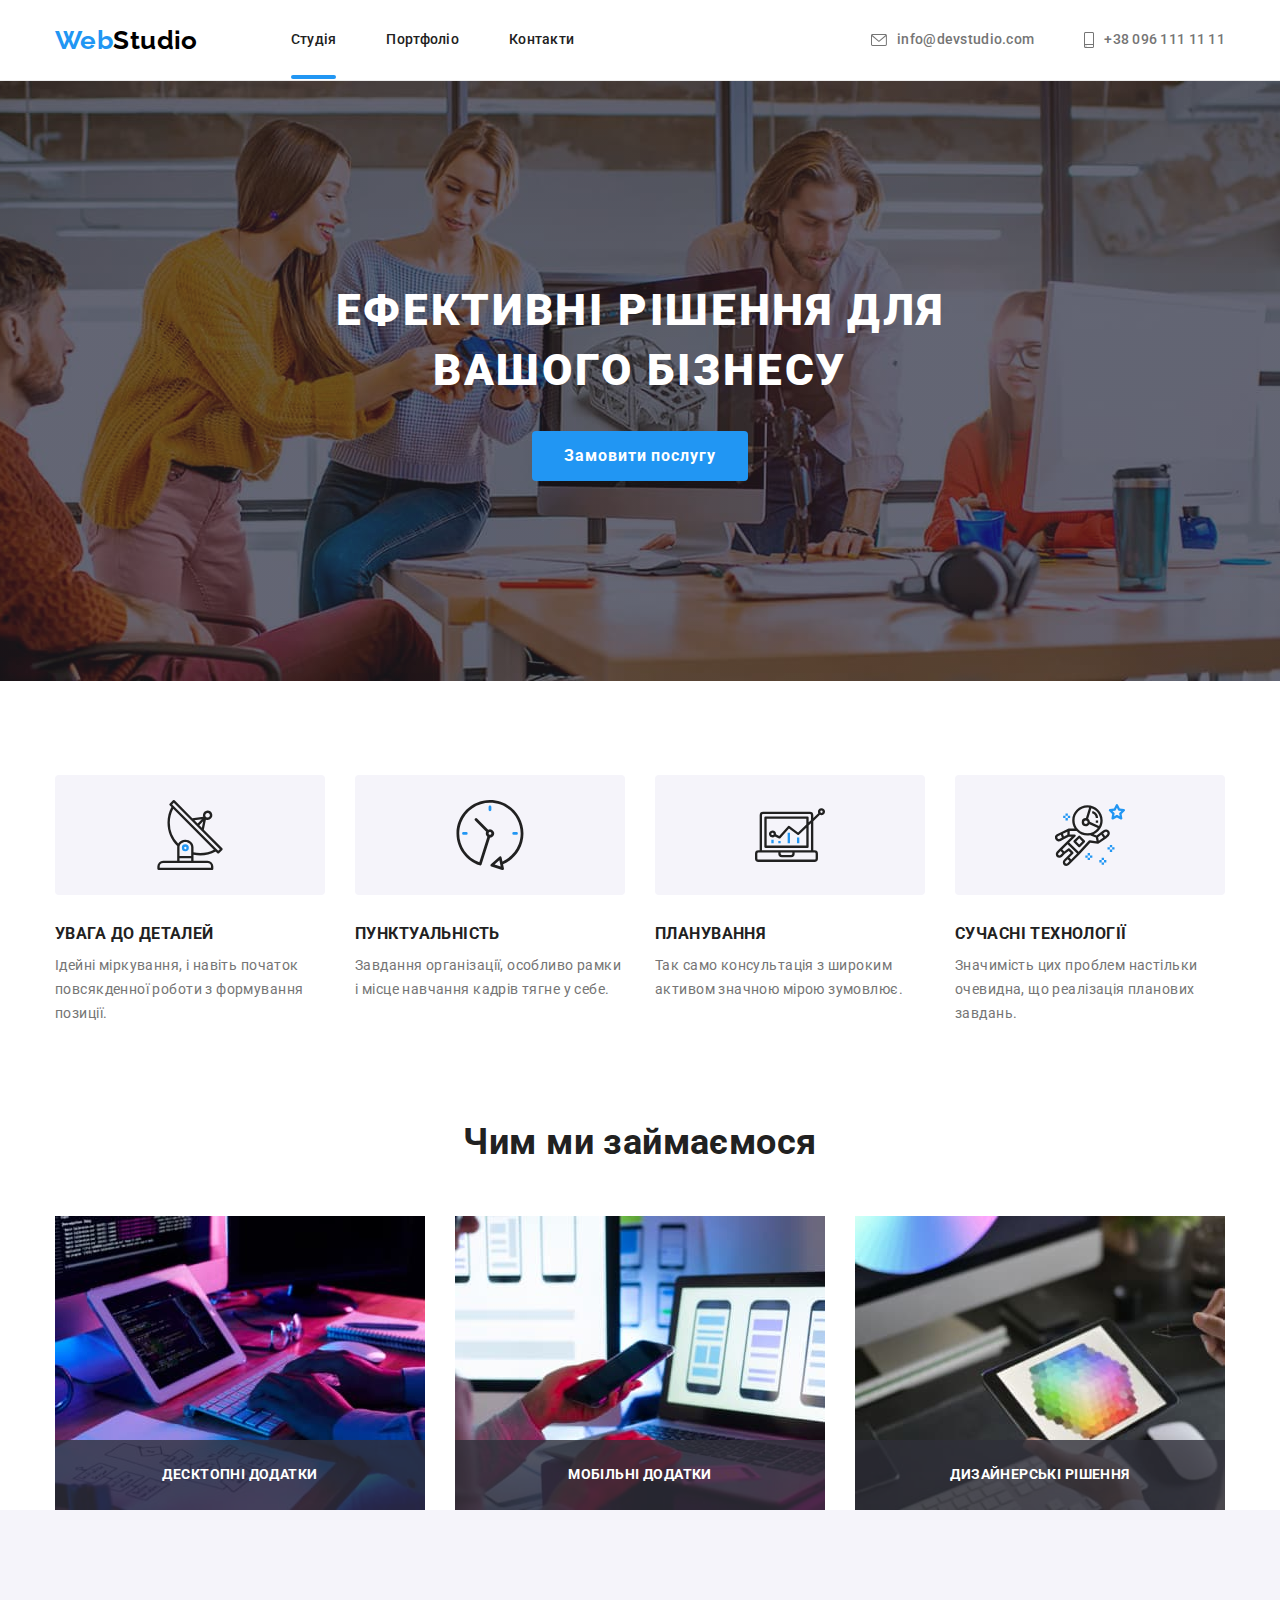
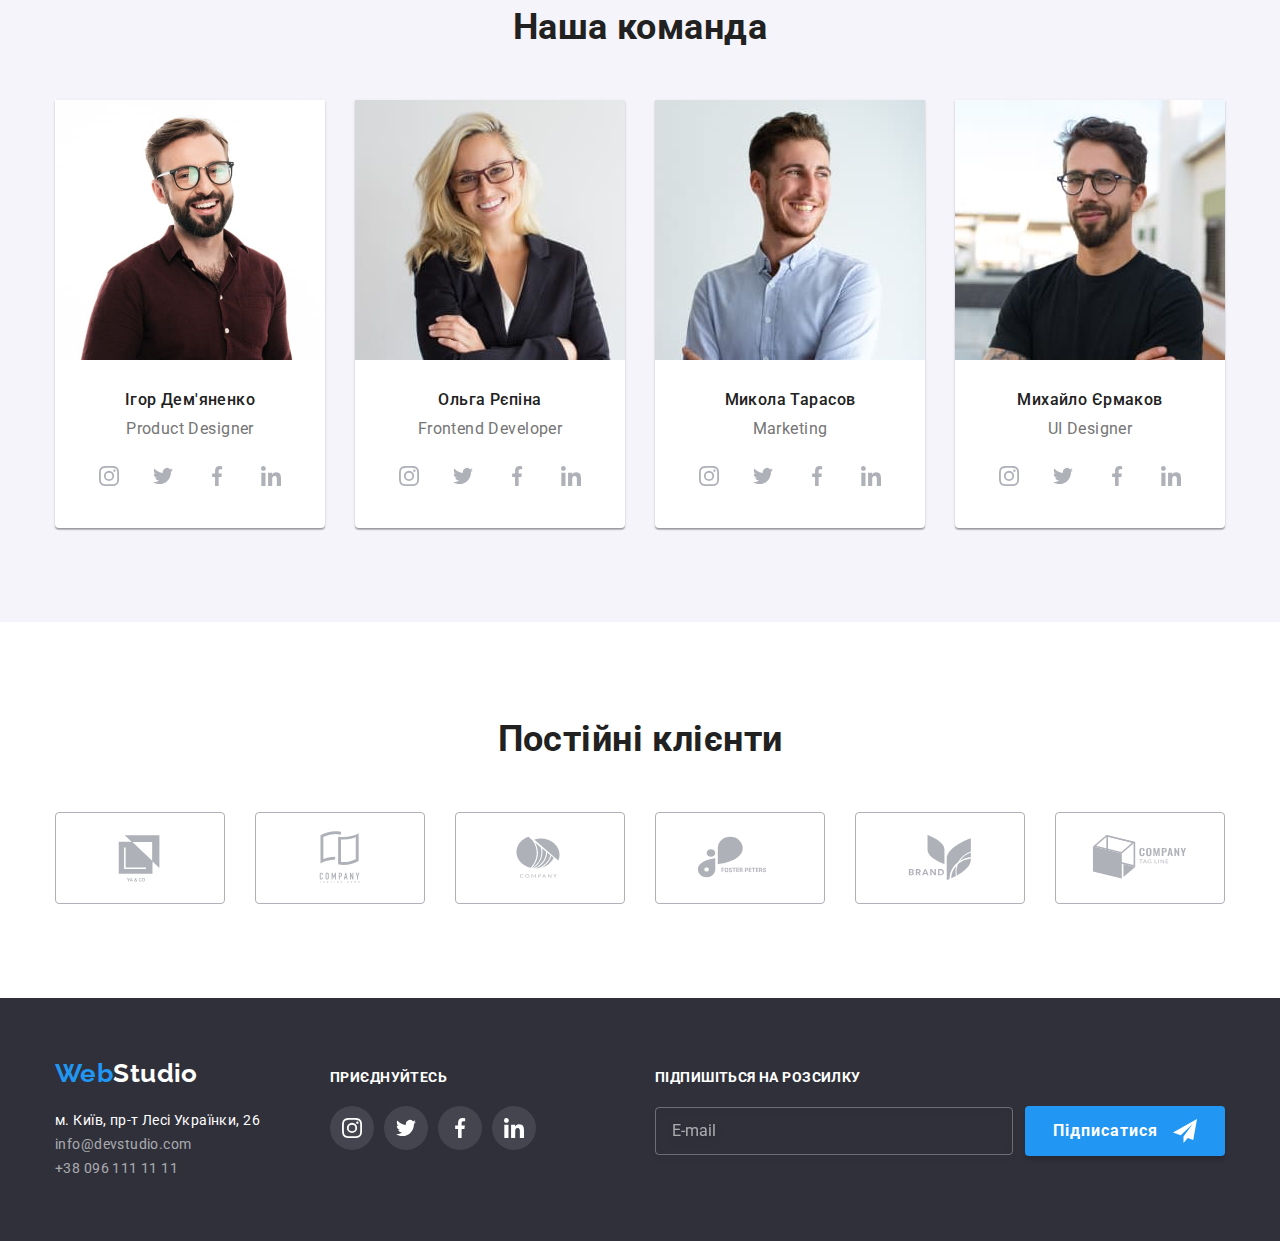
==== commit cb14824a: "Створює розмітку респонсивних зображень" ====
--- a/index.html
+++ b/index.html
@@ -106,15 +106,18 @@
 				<h2 class="section-heading work__heading">Чим ми займаємося</h2>
 				<ul class="grid">
 					<li class="grid__item work__grid">
-						<img src="./images/box_1.jpg" width="370" alt="Десктопні додатки">
+						<img srcset="./images/work1_370.jpg 1x, ./images/work1_370@2x.jpg 2x" src="./images/work1_370.jpg"
+							sizes="370px" alt="Десктопні додатки">
 						<p class="work__description">Десктопні додатки</p>
 					</li>
 					<li class="grid__item work__grid">
-						<img src="./images/box_2.jpg" width="370" alt="Мобільні додатки">
+						<img srcset="./images/work2_370.jpg 1x, ./images/work2_370@2x.jpg 2x" src="./images/work2_370.jpg"
+							sizes="370px" alt="Мобільні додатки">
 						<p class="work__description">Мобільні додатки</p>
 					</li>
 					<li class="grid__item work__grid">
-						<img src="./images/box_3.jpg" width="370" alt="Дизайнерські рішення">
+						<img srcset="./images/work3_370.jpg 1x, ./images/work3_370@2x.jpg 2x" src="./images/work3_370.jpg"
+							sizes="370px" alt="Дизайнерські рішення">
 						<p class="work__description">Дизайнерські рішення</p>
 					</li>
 				</ul>
@@ -126,7 +129,11 @@
 				<h2 class="section-heading team__heading">Наша команда</h2>
 				<ul class="team__grid">
 					<li class="team__card">
-						<img src="./images/employee_1.jpg" width="270" alt="Фото дизайнера продукту">
+						<img
+							srcset="./images/employee1_450.jpg 480w, ./images/employee1_450@2x.jpg 960w, ./images/employee1_354.jpg 768w, ./images/employee1_354@2x.jpg 1536w, ./images/employee1_270.jpg 1200w, ./images/employee1_270@2x.jpg 2400w"
+							src="./images/employee1_450.jpg"
+							sizes="(min-width: 1200px) 1200px, (min-width: 768px) 768px, (min-width: 320px) 480px, 100vw"
+							alt="Фото дизайнера продукту">
 						<div class="team__description">
 							<h3 class="team__name">Ігор Дем'яненко</h3>
 							<p class="team__profession" lang="en">Product Designer</p>
@@ -163,7 +170,11 @@
 						</div>
 					</li>
 					<li class="team__card">
-						<img src="./images/employee_2.jpg" width="270" alt="Фото розробника">
+						<img
+							srcset="./images/employee2_450.jpg 480w, ./images/employee2_450@2x.jpg 960w, ./images/employee2_354.jpg 768w, ./images/employee2_354@2x.jpg 1536w, ./images/employee2_270.jpg 1200w, ./images/employee2_270@2x.jpg 2400w"
+							src="./images/employee2_450.jpg"
+							sizes="(min-width: 1200px) 1200px, (min-width: 768px) 768px, (min-width: 320px) 480px, 100vw"
+							alt="Фото розробника">
 						<div class="team__description">
 							<h3 class="team__name">Ольга Рєпіна</h3>
 							<p class="team__profession" lang="en">Frontend Developer</p>
@@ -200,7 +211,11 @@
 						</div>
 					</li>
 					<li class="team__card">
-						<img src="./images/employee_3.jpg" width="270" alt="Фото маркетолога">
+						<img
+							srcset="./images/employee3_450.jpg 480w, ./images/employee3_450@2x.jpg 960w, ./images/employee3_354.jpg 768w, ./images/employee3_354@2x.jpg 1536w, ./images/employee3_270.jpg 1200w, ./images/employee3_270@2x.jpg 2400w"
+							src="./images/employee3_450.jpg"
+							sizes="(min-width: 1200px) 1200px, (min-width: 768px) 768px, (min-width: 320px) 480px, 100vw"
+							alt="Фото маркетолога">
 						<div class="team__description">
 							<h3 class="team__name">Микола Тарасов</h3>
 							<p class="team__profession" lang="en">Marketing</p>
@@ -237,7 +252,11 @@
 						</div>
 					</li>
 					<li class="team__card">
-						<img src="./images/employee_4.jpg" width="270" alt="Фото дизайнера інтерфейсу">
+						<img
+							srcset="./images/employee4_450.jpg 480w, ./images/employee4_450@2x.jpg 960w, ./images/employee4_354.jpg 768w, ./images/employee4_354@2x.jpg 1536w, ./images/employee4_270.jpg 1200w, ./images/employee4_270@2x.jpg 2400w"
+							src="./images/employee4_450.jpg"
+							sizes="(min-width: 1200px) 1200px, (min-width: 768px) 768px, (min-width: 320px) 480px, 100vw"
+							alt="Фото дизайнера інтерфейсу">
 						<div class="team__description">
 							<h3 class="team__name">Михайло Єрмаков</h3>
 							<p class="team__profession" lang="en">UI Designer</p>
--- a/css/main.min.css
+++ b/css/main.min.css
@@ -1 +1 @@
-:root{--color-accent: #2196f3;--color-btn-active: #188ce8;--color-main: #757575;--color-header: #212121;--color-logo: #000000;--color-bgr-head: #ffffff;--color-bgr-main: #f5f5f5;--color-bgr-alternative: #f5f4fa;--color-bgr-hero: #c4c4c4;--color-bgr-footer: #2f303a;--color-border-section: #ececec;--color-border-card: #eeeeee;--color-border-client: #afb1b8;--color-footer-contact: rgba(255, 255, 255, 0.6);--color-gradient: rgba(47, 48, 58, 0.4);--color-bgr-icon: rgba(255, 255, 255, 0.1);--color-icon: #afb1b8;--time-animation: 250ms;--timing-function: cubic-bezier(0.4, 0, 0.2, 1)}/*! modern-normalize v1.1.0 | MIT License | https://github.com/sindresorhus/modern-normalize */*,::after,::before{box-sizing:border-box}html{-moz-tab-size:4;-o-tab-size:4;tab-size:4}html{line-height:1.15;-webkit-text-size-adjust:100%}body{margin:0}body{font-family:system-ui,-apple-system,"Segoe UI",Roboto,Helvetica,Arial,sans-serif,"Apple Color Emoji","Segoe UI Emoji"}hr{height:0;color:inherit}abbr[title]{-webkit-text-decoration:underline dotted;text-decoration:underline dotted}b,strong{font-weight:bolder}code,kbd,pre,samp{font-family:ui-monospace,SFMono-Regular,Consolas,"Liberation Mono",Menlo,monospace;font-size:1em}small{font-size:80%}sub,sup{font-size:75%;line-height:0;position:relative;vertical-align:baseline}sub{bottom:-0.25em}sup{top:-0.5em}table{text-indent:0;border-color:inherit}button,input,optgroup,select,textarea{font-family:inherit;font-size:100%;line-height:1.15;margin:0}button,select{text-transform:none}[type=button],[type=reset],[type=submit],button{-webkit-appearance:button}::-moz-focus-inner{border-style:none;padding:0}:-moz-focusring{outline:1px dotted ButtonText}:-moz-ui-invalid{box-shadow:none}legend{padding:0}progress{vertical-align:baseline}::-webkit-inner-spin-button,::-webkit-outer-spin-button{height:auto}[type=search]{-webkit-appearance:textfield;outline-offset:-2px}::-webkit-search-decoration{-webkit-appearance:none}::-webkit-file-upload-button{-webkit-appearance:button;font:inherit}summary{display:list-item}.portfolio__button,.feedback-form__submit-button,.subscription__button,.hero__button{display:inline-block;border:1px solid rgba(0,0,0,0);border-radius:4px;font-size:16px;cursor:pointer}.feedback-form__submit-button,.subscription__button,.hero__button{background-color:var(--color-accent);font-weight:700;line-height:1.88;letter-spacing:.06em;color:var(--color-bgr-head);border:none}.container{margin-top:0;margin-left:auto;margin-right:auto;margin-bottom:0}.projects,.footer__list,.clients__grid,.team__grid,.principles__grid,.social,.grid{padding:0;margin:0;list-style-type:none}.consent__checkbox,.portfolio__heading,.principles__heading{position:absolute;padding:0;margin:-1px;width:1px;height:1px;border:0;white-space:nowrap;-webkit-clip-path:inset(100%);clip-path:inset(100%);clip:rect(0 0 0 0);overflow:hidden}h1,h2,h3,h4,h5,h6,p{margin-top:0;margin-bottom:0}.link,.footer__link-address,.contact__link,.navigation__link,.logo-link{text-decoration:none;font-style:normal}body{background-color:var(--color-bgr-head);font-family:"Roboto",sans-serif;font-size:14px;line-height:1.71;letter-spacing:.03em;color:var(--color-main)}img{display:block;max-width:100%;height:auto}.main__hero{margin-left:auto;margin-right:auto}.link,.footer__link-address,.contact__link,.navigation__link{color:var(--color-main);transition:color var(--time-animation) var(--timing-function)}.link:hover,.footer__link-address:hover,.contact__link:hover,.navigation__link:hover,.link:focus,.footer__link-address:focus,.contact__link:focus,.navigation__link:focus{color:var(--color-accent)}.section-heading{font-weight:700;font-size:28px;line-height:1.18;text-align:center;color:var(--color-header)}@media screen and (min-width: 1200px){.section-heading{font-size:36px;line-height:1.28}}.current{position:relative;color:var(--color-accent)}@media screen and (min-width: 768px){.current::after{content:"";position:absolute;left:0;bottom:0;width:100%;height:4px;background-color:var(--color-accent);border-radius:2px}}.grid__item:not(:last-child){margin-right:30px}.container{padding-left:15px;padding-right:15px;background-color:#efefef}@media screen and (min-width: 480px){.container{width:480px}}@media screen and (min-width: 768px){.container{width:768px}}@media screen and (min-width: 1200px){.container{width:1200px}}.flex-container,.projects,.clients__link,.contact,.navigation,.social__link,.social,.grid{display:flex;padding:0;margin:0;justify-content:center}.logo{display:inline-block;font-family:"Raleway",sans-serif;font-weight:700;font-size:24px;line-height:1.17;color:var(--color-accent);text-decoration:none;font-style:normal}@media screen and (min-width: 1200px){.logo{font-size:26px;line-height:1.19}}.logo__header{color:var(--color-logo)}.logo__footer{color:var(--color-bgr-head)}.social__item{width:44px;height:44px}.social__item:not(:last-child){margin-right:10px}.social__icon{fill:currentColor}.social__link{align-items:center;width:100%;height:100%;border-radius:50%}.navigation__item{display:block}.navigation__item:not(:last-child){margin-right:50px}.navigation__link{padding-top:32px;padding-bottom:32px;font-weight:500;line-height:1.14;letter-spacing:.02em;color:var(--color-header)}.contact__item{display:flex;align-items:center}.contact__item:not(:last-child){margin-right:50px}.contact__link{padding-top:32px;padding-bottom:32px}.contact__text{font-weight:500;line-height:1.14;letter-spacing:.02em}.contact__bgr-icon{display:flex;align-items:center;color:var(--color-main)}.contact__icon:hover{color:var(--color-accent)}.contact__icon{display:inline-block;margin-right:10px;fill:currentColor}.header{border-bottom:1px solid var(--color-border-section)}.header__container{display:flex;align-items:center}.header__nav{display:flex;align-items:center;padding:0;margin:0}.header__navigation{margin-left:93px}.header__contact{margin-left:auto}.hero{max-width:100vw;height:600px;padding:200px 0;background-color:var(--color-bgr-hero);background-image:linear-gradient(to right, var(--color-gradient), var(--color-gradient)),url("../images/img_hero.jpg");background-position:center;background-repeat:no-repeat;background-size:cover;text-align:center}.hero__heading{margin-bottom:30px;font-weight:900;font-size:44px;line-height:1.36;letter-spacing:.06em;text-transform:uppercase;color:var(--color-bgr-head)}.hero__button{min-width:216px;padding:10px 32px;box-shadow:0;transition:background-color var(--time-animation) var(--timing-function),box-shadow var(--time-animation) var(--timing-function)}.hero__button:hover,.hero__button:focus{background-color:var(--color-btn-active);box-shadow:0px 4px 4px rgba(0,0,0,.15)}.principles{padding-top:60px;padding-bottom:60px}@media screen and (min-width: 1200px){.principles{padding-top:94px;padding-bottom:94px}}.principles__item{width:100%}.principles__item:not(:last-child){margin-bottom:30px}.principles__item-header{margin-bottom:10px;font-weight:700;line-height:1.14;text-transform:uppercase;color:var(--color-header)}.principles__icon-bgr{display:flex;width:100%;height:120px;margin-bottom:30px;align-items:center;justify-content:center;background-color:var(--color-bgr-alternative);border-radius:4px}@media screen and (min-width: 480px){.principles__item:not(:last-child){margin-bottom:30px}}@media screen and (min-width: 768px){.principles__grid{display:flex;padding:0;margin:0;justify-content:center;flex-wrap:wrap}.principles__item{width:calc((100% - 30px)/2)}.principles__item:not(:nth-child(2n)){margin-right:30px}.principles__item:not(:last-child){margin-bottom:0}.principles__item:not(:nth-last-child(-n+2)){margin-bottom:30px}}@media screen and (min-width: 1200px){.principles__grid{flex-wrap:nowrap}.principles__item:not(:nth-last-child(-n+2)){margin-bottom:0}.principles__item:not(:last-child){margin-right:30px}}.work{display:none;padding-top:60px;padding-bottom:60px}@media screen and (min-width: 1200px){.work{display:contents}}@media screen and (min-width: 1200px){.work{padding-top:94px;padding-bottom:94px;padding-top:0}}.work__heading{margin-bottom:50px}.work__description{position:absolute;display:flex;align-items:center;justify-content:center;bottom:0;left:0;width:100%;height:70px;background-color:rgba(47,48,58,.8);line-height:1.14;color:var(--color-bgr-head);text-transform:uppercase;font-weight:700}.work__grid{position:relative;overflow:hidden}.team{padding-top:60px;padding-bottom:60px;background-color:var(--color-bgr-alternative)}@media screen and (min-width: 1200px){.team{padding-top:94px;padding-bottom:94px}}.team__heading{margin-bottom:30px}.team__card{width:100%;background-color:var(--color-bgr-head);box-shadow:0px 1px 3px rgba(0,0,0,.12),0px 1px 1px rgba(0,0,0,.14),0px 2px 1px rgba(0,0,0,.2);border-radius:0px 0px 4px 4px}.team__card:not(:last-child){margin-bottom:30px}.team__description{padding-top:30px;padding-bottom:24px;text-align:center}.team__name{margin-bottom:10px;font-weight:500;font-size:16px;line-height:1.19;color:var(--color-header)}.team__profession{margin-bottom:16px;font-size:16px;line-height:1.19}.team__link{background-color:var(--color-bgr-head);color:var(--color-icon);transition:background-color var(--time-animation) var(--timing-function),color var(--time-animation) var(--timing-function)}.team__link:hover,.team__link:focus{background-color:var(--color-accent);color:var(--color-bgr-head)}.team__link:hover .social__icon,.team__link:focus .social__icon{fill:var(--color-bgr-head)}@media screen and (min-width: 768px){.team__grid{display:flex;padding:0;margin:0;justify-content:center;flex-wrap:wrap}.team__card{width:calc((100% - 30px)/2)}.team__card:not(:nth-child(2n)){margin-right:30px}.team__card:not(:last-child){margin-bottom:0}.team__card:not(:nth-last-child(-n+2)){margin-bottom:30px}}@media screen and (min-width: 1200px){.team__heading{margin-bottom:50px}.team__description{padding-bottom:30px}.team__grid{flex-wrap:nowrap}.team__card:not(:nth-last-child(-n+2)){margin-bottom:0}.team__card:not(:last-child){margin-right:30px}}.clients{padding-top:60px;padding-bottom:60px}@media screen and (min-width: 1200px){.clients{padding-top:94px;padding-bottom:94px}}.clients__heading{margin-bottom:30px}.clients__grid{display:flex;padding:0;margin:0;justify-content:center;flex-direction:column;gap:30px}.clients__item{width:100%;height:92px;box-sizing:border-box}.clients__link{align-items:center;width:100%;height:100%;color:var(--color-icon);border:1px solid var(--color-border-client);border-radius:4px;transition:border var(--time-animation) var(--timing-function),color var(--time-animation) var(--timing-function)}.clients__link:hover,.clients__link:focus{border:1px solid var(--color-accent);color:var(--color-accent)}.clients__icon{fill:currentColor}@media screen and (min-width: 480px){.clients__grid{flex-direction:row;flex-wrap:wrap}.clients__item{margin:0;width:calc((100% - 30px)/2)}}@media screen and (min-width: 768px){.clients__item{margin:0;width:calc((100% - 60px)/3)}}@media screen and (min-width: 1200px){.clients__heading{margin-bottom:50px}.clients__grid{flex-wrap:nowrap}}.footer{padding:60px 0;background-color:var(--color-bgr-footer);text-align:center}.footer__address,.footer__appeal{margin-bottom:60px}.footer__logo{margin-bottom:20px}.footer__header{display:block;margin-bottom:20px;font-weight:700;line-height:1.14;text-transform:uppercase;color:var(--color-bgr-head)}.footer__link-address{color:var(--color-bgr-head);transition:color var(--time-animation) var(--timing-function)}.footer__link-address:hover,.footer__link-address:focus{color:var(--color-accent)}.footer__text{color:var(--color-bgr-head)}.footer__contact{color:var(--color-footer-contact)}.footer__link-icon{background-color:var(--color-bgr-icon);color:var(--color-bgr-head);transition:background-color var(--time-animation) var(--timing-function),color var(--time-animation) var(--timing-function)}.footer__link-icon:hover,.footer__link-icon:focus{background-color:var(--color-accent)}@media screen and (min-width: 768px){.footer__container{display:flex;flex-wrap:wrap;justify-content:center;align-items:baseline}.footer__address{margin-right:165px;margin-bottom:60px}}@media screen and (min-width: 1200px){.footer{text-align:left}.footer__address{margin-right:70px;margin-bottom:0}.footer__appeal{margin:0}.footer__subscription{margin-left:auto}}.footer__link-icon:hover .social__icon,.footer__link-icon:focus .social__icon{fill:var(--color-bgr-head)}.subscription__input{padding:15px;padding-left:16px;margin-bottom:20px;width:100%;font-family:inherit;background-color:rgba(33,150,243,0);color:var(--color-bgr-head);border:1px solid rgba(255,255,255,.3);filter:drop-shadow(0px 4px 4px rgba(0, 0, 0, 0.15));border-radius:4px}.subscription__input::-moz-placeholder{font-size:16px;line-height:1.25;color:rgba(255,255,255,.6)}.subscription__input:-ms-input-placeholder{font-size:16px;line-height:1.25;color:rgba(255,255,255,.6)}.subscription__input::placeholder{font-size:16px;line-height:1.25;color:rgba(255,255,255,.6)}.subscription__icon{position:absolute;top:50%;right:28px;transform:translateY(-50%)}.subscription__button{position:relative;min-width:200px;padding:10px 28px;text-align:left;box-shadow:0px 4px 4px rgba(0,0,0,.15)}.subscription__button:hover,.subscription__button:focus{background-color:var(--color-accent)}@media screen and (min-width: 768px){.subscription__input{display:block;width:450px}}@media screen and (min-width: 1200px){.subscription__input{margin-right:12px;margin-bottom:0;width:358px}.subscription__wrapper{display:flex;justify-content:center;align-items:center}}.portfolio{padding-top:60px;padding-bottom:60px;padding-top:40px}@media screen and (min-width: 1200px){.portfolio{padding-top:94px;padding-bottom:94px}}.portfolio__grid-button{margin-bottom:50px}.portfolio__item:not(:last-child){margin-right:8px}.portfolio__button{padding:6px 22px;background-color:var(--color-bgr-alternative);font-weight:500;line-height:1.63;letter-spacing:.03em;color:var(--color-header);box-shadow:0;transition:background-color var(--time-animation) var(--timing-function),color var(--time-animation) var(--timing-function),box-shadow var(--time-animation) var(--timing-function)}.portfolio__button:hover,.portfolio__button:focus{background-color:var(--color-accent);color:var(--color-bgr-head);box-shadow:0px 3px 1px rgba(0,0,0,.1),0px 1px 2px rgba(0,0,0,.08),0px 2px 2px rgba(0,0,0,.12)}.projects{flex-wrap:wrap}.projects__item{width:calc((100% - 60px)/3);background-color:var(--color-bgr-head)}.projects__item:not(:nth-child(3n)){margin-right:30px}.projects__item:not(:nth-last-child(-n+3)){margin-bottom:30px}.projects__relation{position:relative;overflow:hidden}.projects__link{display:block;width:100%;height:100%;text-decoration:none;font-style:normal;box-shadow:0;transition:box-shadow var(--time-animation) var(--timing-function)}.projects__description{padding:20px 24px;border-right:1px solid var(--color-border-card);border-bottom:1px solid var(--color-border-card);border-left:1px solid var(--color-border-card)}.projects__name{margin-bottom:4px;font-weight:700;font-size:18px;line-height:2;letter-spacing:.06em;color:var(--color-header)}.projects__application{font-size:16px;line-height:1.88;color:var(--color-main)}.projects__link:hover,.projects__link:focus{box-shadow:0px 1px 1px rgba(0,0,0,.12),0px 4px 4px rgba(0,0,0,.06),1px 4px 6px rgba(0,0,0,.16)}.projects__text{position:absolute;display:flex;align-items:center;top:0;left:0;width:100%;height:100%;padding:24px;background-color:rgba(33,150,243,.9);font-size:18px;line-height:1.56;color:var(--color-bgr-head);transform:translateY(100%);opacity:0;transition:transform var(--time-animation) var(--timing-function),opacity var(--time-animation) var(--timing-function)}.projects__link:hover .projects__text,.projects__link:focus .projects__text{transform:translateY(0);opacity:1}.field{display:flex;flex-direction:column;width:100%}.field__box{display:flex;flex-direction:column;position:relative;width:100%}.field__input{padding:11px;padding-left:42px;border:1px solid rgba(33,33,33,.2)}.field__active{border-radius:4px;transition:border var(--time-animation) var(--timing-function)}.field__active:hover,.field__active:focus{outline:none;border:1px solid var(--color-accent)}.field__icon{position:absolute;top:50%;left:12px;fill:var(--color-header);transform:translateY(-50%);transition:fill var(--time-animation) var(--timing-function)}.field__last{margin-bottom:20px}.field__placeholder{padding:11px 16px;border:1px solid rgba(33,33,33,.2);border-radius:4px;resize:none;transition:border var(--time-animation) var(--timing-function)}.field__placeholder::-moz-placeholder{font-size:12px;line-height:1.17;letter-spacing:.01em;color:rgba(117,117,117,.5)}.field__placeholder:-ms-input-placeholder{font-size:12px;line-height:1.17;letter-spacing:.01em;color:rgba(117,117,117,.5)}.field__placeholder::placeholder{font-size:12px;line-height:1.17;letter-spacing:.01em;color:rgba(117,117,117,.5)}.field__input:hover+.field__icon,.field__input:focus+.field__icon{fill:var(--color-accent)}.form-field label{margin-bottom:4px;font-size:12px;line-height:1.17;letter-spacing:.01em;color:var(--color-main)}.consent__checkbox:checked+.consent__label>.consent__icon{border:none}.consent__checkbox:checked+.consent__label .consent__svg{fill:var(--color-accent)}.consent__label{display:flex;justify-content:center;align-items:center}.consent__icon{display:flex;justify-content:center;align-items:center;margin-right:8px;width:16px;height:16px;border:2px solid var(--color-header);border-radius:2px;transition:border var(--time-animation) var(--timing-function)}.consent__svg{fill:rgba(0,0,0,0);transition:fill var(--time-animation) var(--timing-function)}.consent__text{margin-right:4px}.consent__link{color:var(--color-accent)}.backdrop{position:fixed;top:0;left:0;width:100%;height:100%;background-color:rgba(0,0,0,.2);opacity:1;transition:opacity var(--time-animation) var(--timing-function)}.is-hidden{pointer-events:none;opacity:0}.backdrop.is-hidden .feedback-form{opacity:0;transform:translate(-50%, -50%) scale(0)}.feedback-form{display:flex;flex-direction:column;position:absolute;top:50%;left:50%;width:528px;padding:40px;font-family:inherit;justify-content:center;align-items:center;background:var(--color-bgr-head);box-shadow:0px 1px 3px rgba(0,0,0,.12),0px 1px 1px rgba(0,0,0,.14),0px 2px 1px rgba(0,0,0,.2);border-radius:4px;opacity:1;transform:translate(-50%, -50%) scale(1);transition:opacity var(--time-animation) var(--timing-function) var(--time-animation),transform var(--time-animation) var(--timing-function) var(--time-animation)}.feedback-form__header{margin-bottom:12px;font-weight:700;font-size:20px;line-height:1.15;color:var(--color-header)}.feedback-form__submit-button{min-width:200px;padding:10px 52px;box-shadow:0px 4px 4px rgba(0,0,0,.15);transition:background-color var(--time-animation) var(--timing-function)}.feedback-form__submit-button:hover,.feedback-form__submit-button:focus{background-color:var(--color-btn-active)}.feedback-form__close-button{display:flex;position:absolute;justify-content:center;align-items:center;top:8px;right:8px;width:30px;height:30px;background:var(--color-bgr-head);border:1px solid rgba(0,0,0,.1);border-radius:50%;cursor:pointer;color:var(--color-logo);transition:color var(--time-animation) var(--timing-function)}.feedback-form__close-button:hover,.feedback-form__close-button:focus{color:var(--color-accent)}.feedback-form__close-icon{fill:currentColor}.field{margin-bottom:10px}.consent{margin-bottom:30px}/*# sourceMappingURL=main.min.css.map */+:root{--color-accent: #2196f3;--color-btn-active: #188ce8;--color-main: #757575;--color-header: #212121;--color-logo: #000000;--color-bgr-head: #ffffff;--color-bgr-main: #f5f5f5;--color-bgr-alternative: #f5f4fa;--color-bgr-hero: #c4c4c4;--color-bgr-footer: #2f303a;--color-border-section: #ececec;--color-border-card: #eeeeee;--color-border-client: #afb1b8;--color-footer-contact: rgba(255, 255, 255, 0.6);--color-gradient: rgba(47, 48, 58, 0.4);--color-bgr-icon: rgba(255, 255, 255, 0.1);--color-icon: #afb1b8;--time-animation: 250ms;--timing-function: cubic-bezier(0.4, 0, 0.2, 1)}/*! modern-normalize v1.1.0 | MIT License | https://github.com/sindresorhus/modern-normalize */*,::after,::before{box-sizing:border-box}html{-moz-tab-size:4;-o-tab-size:4;tab-size:4}html{line-height:1.15;-webkit-text-size-adjust:100%}body{margin:0}body{font-family:system-ui,-apple-system,"Segoe UI",Roboto,Helvetica,Arial,sans-serif,"Apple Color Emoji","Segoe UI Emoji"}hr{height:0;color:inherit}abbr[title]{-webkit-text-decoration:underline dotted;text-decoration:underline dotted}b,strong{font-weight:bolder}code,kbd,pre,samp{font-family:ui-monospace,SFMono-Regular,Consolas,"Liberation Mono",Menlo,monospace;font-size:1em}small{font-size:80%}sub,sup{font-size:75%;line-height:0;position:relative;vertical-align:baseline}sub{bottom:-0.25em}sup{top:-0.5em}table{text-indent:0;border-color:inherit}button,input,optgroup,select,textarea{font-family:inherit;font-size:100%;line-height:1.15;margin:0}button,select{text-transform:none}[type=button],[type=reset],[type=submit],button{-webkit-appearance:button}::-moz-focus-inner{border-style:none;padding:0}:-moz-focusring{outline:1px dotted ButtonText}:-moz-ui-invalid{box-shadow:none}legend{padding:0}progress{vertical-align:baseline}::-webkit-inner-spin-button,::-webkit-outer-spin-button{height:auto}[type=search]{-webkit-appearance:textfield;outline-offset:-2px}::-webkit-search-decoration{-webkit-appearance:none}::-webkit-file-upload-button{-webkit-appearance:button;font:inherit}summary{display:list-item}.portfolio__button,.feedback-form__submit-button,.subscription__button,.hero__button{display:inline-block;border:1px solid rgba(0,0,0,0);border-radius:4px;font-size:16px;cursor:pointer}.feedback-form__submit-button,.subscription__button,.hero__button{background-color:var(--color-accent);font-weight:700;line-height:1.88;letter-spacing:.06em;color:var(--color-bgr-head);border:none}.container{margin-top:0;margin-left:auto;margin-right:auto;margin-bottom:0}.projects,.footer__list,.clients__grid,.team__grid,.principles__grid,.social,.grid{padding:0;margin:0;list-style-type:none}.consent__checkbox,.portfolio__heading,.principles__heading{position:absolute;padding:0;margin:-1px;width:1px;height:1px;border:0;white-space:nowrap;-webkit-clip-path:inset(100%);clip-path:inset(100%);clip:rect(0 0 0 0);overflow:hidden}h1,h2,h3,h4,h5,h6,p{margin-top:0;margin-bottom:0}.link,.footer__link-address,.contact__link,.navigation__link,.logo-link{text-decoration:none;font-style:normal}body{background-color:var(--color-bgr-head);font-family:"Roboto",sans-serif;font-size:14px;line-height:1.71;letter-spacing:.03em;color:var(--color-main)}img{display:block;max-width:100%;height:auto}.main__hero{margin-left:auto;margin-right:auto}.link,.footer__link-address,.contact__link,.navigation__link{color:var(--color-main);transition:color var(--time-animation) var(--timing-function)}.link:hover,.footer__link-address:hover,.contact__link:hover,.navigation__link:hover,.link:focus,.footer__link-address:focus,.contact__link:focus,.navigation__link:focus{color:var(--color-accent)}.section-heading{font-weight:700;font-size:28px;line-height:1.18;text-align:center;color:var(--color-header)}@media screen and (min-width: 1200px){.section-heading{font-size:36px;line-height:1.28}}.current{position:relative;color:var(--color-accent)}@media screen and (min-width: 768px){.current::after{content:"";position:absolute;left:0;bottom:0;width:100%;height:4px;background-color:var(--color-accent);border-radius:2px}}.grid__item:not(:last-child){margin-right:30px}.container{padding-left:15px;padding-right:15px}@media screen and (min-width: 480px){.container{width:480px}}@media screen and (min-width: 768px){.container{width:768px}}@media screen and (min-width: 1200px){.container{width:1200px}}.flex-container,.projects,.clients__link,.contact,.navigation,.social__link,.social,.grid{display:flex;padding:0;margin:0;justify-content:center}.logo{display:inline-block;font-family:"Raleway",sans-serif;font-weight:700;font-size:24px;line-height:1.17;color:var(--color-accent);text-decoration:none;font-style:normal}@media screen and (min-width: 1200px){.logo{font-size:26px;line-height:1.19}}.logo__header{color:var(--color-logo)}.logo__footer{color:var(--color-bgr-head)}.social__item{width:44px;height:44px}.social__item:not(:last-child){margin-right:10px}.social__icon{fill:currentColor}.social__link{align-items:center;width:100%;height:100%;border-radius:50%}.navigation__item{display:block}.navigation__item:not(:last-child){margin-right:50px}.navigation__link{padding-top:32px;padding-bottom:32px;font-weight:500;line-height:1.14;letter-spacing:.02em;color:var(--color-header)}.contact__item{display:flex;align-items:center}.contact__item:not(:last-child){margin-right:50px}.contact__link{padding-top:32px;padding-bottom:32px}.contact__text{font-weight:500;line-height:1.14;letter-spacing:.02em}.contact__bgr-icon{display:flex;align-items:center;color:var(--color-main)}.contact__icon:hover{color:var(--color-accent)}.contact__icon{display:inline-block;margin-right:10px;fill:currentColor}.header{border-bottom:1px solid var(--color-border-section)}.header__container{display:flex;align-items:center}.header__nav{display:flex;align-items:center;padding:0;margin:0}.header__navigation{margin-left:93px}.header__contact{margin-left:auto}.hero{max-width:100vw;height:400px;padding:118px 0;background-color:var(--color-bgr-hero);background-image:linear-gradient(to right, var(--color-gradient), var(--color-gradient)),url("../images/hero_480.jpg");background-position:center;background-repeat:no-repeat;background-size:cover;text-align:center}@media(min-device-pixel-ratio: 2),(-webkit-min-device-pixel-ratio: 2),(min-resolution: 192dpi),(min-resolution: 2dppx){.hero{background-image:linear-gradient(to right, var(--color-gradient), var(--color-gradient)),url("../images/hero_480@2x.jpg")}}.hero__heading{margin-bottom:30px;font-weight:900;font-size:26px;line-height:1.62;letter-spacing:.06em;text-transform:uppercase;color:var(--color-bgr-head)}.hero__button{min-width:216px;padding:10px 32px;box-shadow:0;transition:background-color var(--time-animation) var(--timing-function),box-shadow var(--time-animation) var(--timing-function)}.hero__button:hover,.hero__button:focus{background-color:var(--color-btn-active);box-shadow:0px 4px 4px rgba(0,0,0,.15)}@media screen and (min-width: 768px){.hero{background-image:linear-gradient(to right, var(--color-gradient), var(--color-gradient)),url("../images/hero_768.jpg")}}@media screen and (min-width: 768px)and (min-device-pixel-ratio: 2),screen and (min-width: 768px)and (-webkit-min-device-pixel-ratio: 2),screen and (min-width: 768px)and (min-resolution: 192dpi),screen and (min-width: 768px)and (min-resolution: 2dppx){.hero{background-image:linear-gradient(to right, var(--color-gradient), var(--color-gradient)),url("../images/hero_768@2x.jpg")}}@media screen and (min-width: 1200px){.hero{background-image:linear-gradient(to right, var(--color-gradient), var(--color-gradient)),url("../images/hero_1600.jpg")}.hero{padding:200px 0;height:600px}.hero__heading{font-size:44px;line-height:1.36}}@media screen and (min-width: 1200px)and (min-device-pixel-ratio: 2),screen and (min-width: 1200px)and (-webkit-min-device-pixel-ratio: 2),screen and (min-width: 1200px)and (min-resolution: 192dpi),screen and (min-width: 1200px)and (min-resolution: 2dppx){.hero{background-image:linear-gradient(to right, var(--color-gradient), var(--color-gradient)),url("../images/hero_1600@2x.jpg")}}.principles{padding-top:60px;padding-bottom:60px}@media screen and (min-width: 1200px){.principles{padding-top:94px;padding-bottom:94px}}.principles__grid{display:flex;padding:0;margin:0;justify-content:center;flex-direction:column;gap:30px}.principles__item{width:100%}.principles__item-header{margin-bottom:10px;font-weight:700;line-height:1.14;text-transform:uppercase;color:var(--color-header)}.principles__icon-bgr{display:flex;width:100%;height:120px;margin-bottom:30px;align-items:center;justify-content:center;background-color:var(--color-bgr-alternative);border-radius:4px}@media screen and (min-width: 768px){.principles__grid{flex-direction:row;flex-wrap:wrap}.principles__item{width:calc((100% - 30px)/2)}}@media screen and (min-width: 1200px){.principles__grid{flex-wrap:nowrap}}.work{display:none;padding-top:60px;padding-bottom:60px}@media screen and (min-width: 1200px){.work{display:contents}}@media screen and (min-width: 1200px){.work{padding-top:94px;padding-bottom:94px;padding-top:0}}.work__heading{margin-bottom:50px}.work__description{position:absolute;display:flex;align-items:center;justify-content:center;bottom:0;left:0;width:100%;height:70px;background-color:rgba(47,48,58,.8);line-height:1.14;color:var(--color-bgr-head);text-transform:uppercase;font-weight:700}.work__grid{position:relative;overflow:hidden}.team{padding-top:60px;padding-bottom:60px;background-color:var(--color-bgr-alternative)}@media screen and (min-width: 1200px){.team{padding-top:94px;padding-bottom:94px}}.team__heading{margin-bottom:30px}.team__grid{display:flex;padding:0;margin:0;justify-content:center;flex-direction:column;gap:30px}.team__card{width:100%;background-color:var(--color-bgr-head);box-shadow:0px 1px 3px rgba(0,0,0,.12),0px 1px 1px rgba(0,0,0,.14),0px 2px 1px rgba(0,0,0,.2);border-radius:0px 0px 4px 4px}.team__description{padding-top:30px;padding-bottom:24px;text-align:center}.team__name{margin-bottom:10px;font-weight:500;font-size:16px;line-height:1.19;color:var(--color-header)}.team__profession{margin-bottom:16px;font-size:16px;line-height:1.19}.team__link{background-color:var(--color-bgr-head);color:var(--color-icon);transition:background-color var(--time-animation) var(--timing-function),color var(--time-animation) var(--timing-function)}.team__link:hover,.team__link:focus{background-color:var(--color-accent);color:var(--color-bgr-head)}@media screen and (min-width: 768px){.team__grid{flex-direction:row;flex-wrap:wrap}.team__card{width:calc((100% - 30px)/2)}}@media screen and (min-width: 1200px){.team__heading{margin-bottom:50px}.team__description{padding-bottom:30px}.team__grid{flex-wrap:nowrap}}.team__link:hover .social__icon,.team__link:focus .social__icon{fill:var(--color-bgr-head)}.clients{padding-top:60px;padding-bottom:60px}@media screen and (min-width: 1200px){.clients{padding-top:94px;padding-bottom:94px}}.clients__heading{margin-bottom:30px}.clients__grid{display:flex;padding:0;margin:0;justify-content:center;flex-direction:column;gap:30px}.clients__item{width:100%;height:92px;box-sizing:border-box}.clients__link{align-items:center;width:100%;height:100%;color:var(--color-icon);border:1px solid var(--color-border-client);border-radius:4px;transition:border var(--time-animation) var(--timing-function),color var(--time-animation) var(--timing-function)}.clients__link:hover,.clients__link:focus{border:1px solid var(--color-accent);color:var(--color-accent)}.clients__icon{fill:currentColor}@media screen and (min-width: 480px){.clients__grid{flex-direction:row;flex-wrap:wrap}.clients__item{width:calc((100% - 30px)/2)}}@media screen and (min-width: 768px){.clients__item{width:calc((100% - 60px)/3)}}@media screen and (min-width: 1200px){.clients__heading{margin-bottom:50px}.clients__grid{flex-wrap:nowrap}}.footer{padding:60px 0;background-color:var(--color-bgr-footer);text-align:center}.footer__address,.footer__appeal{margin-bottom:60px}.footer__logo{margin-bottom:20px}.footer__header{display:block;margin-bottom:20px;font-weight:700;line-height:1.14;text-transform:uppercase;color:var(--color-bgr-head)}.footer__link-address{color:var(--color-bgr-head);transition:color var(--time-animation) var(--timing-function)}.footer__link-address:hover,.footer__link-address:focus{color:var(--color-accent)}.footer__text{color:var(--color-bgr-head)}.footer__contact{color:var(--color-footer-contact)}.footer__link-icon{background-color:var(--color-bgr-icon);color:var(--color-bgr-head);transition:background-color var(--time-animation) var(--timing-function),color var(--time-animation) var(--timing-function)}.footer__link-icon:hover,.footer__link-icon:focus{background-color:var(--color-accent)}@media screen and (min-width: 768px){.footer__container{display:flex;flex-wrap:wrap;justify-content:space-around;align-items:baseline}.footer__address{margin-bottom:60px}}@media screen and (min-width: 1200px){.footer{text-align:left}.footer__address{margin-right:70px;margin-bottom:0}.footer__appeal{margin:0}.footer__subscription{margin-left:auto}}.footer__link-icon:hover .social__icon,.footer__link-icon:focus .social__icon{fill:var(--color-bgr-head)}.subscription__input{padding:15px;padding-left:16px;margin-bottom:20px;width:100%;font-family:inherit;background-color:rgba(33,150,243,0);color:var(--color-bgr-head);border:1px solid rgba(255,255,255,.3);filter:drop-shadow(0px 4px 4px rgba(0, 0, 0, 0.15));border-radius:4px}.subscription__input::-moz-placeholder{font-size:16px;line-height:1.25;color:rgba(255,255,255,.6)}.subscription__input:-ms-input-placeholder{font-size:16px;line-height:1.25;color:rgba(255,255,255,.6)}.subscription__input::placeholder{font-size:16px;line-height:1.25;color:rgba(255,255,255,.6)}.subscription__icon{position:absolute;top:50%;right:28px;transform:translateY(-50%)}.subscription__button{position:relative;min-width:200px;padding:10px 28px;text-align:left;box-shadow:0px 4px 4px rgba(0,0,0,.15)}.subscription__button:hover,.subscription__button:focus{background-color:var(--color-accent)}@media screen and (min-width: 768px){.subscription__input{display:block;width:450px}}@media screen and (min-width: 1200px){.subscription__input{margin-right:12px;margin-bottom:0;width:358px}.subscription__wrapper{display:flex;justify-content:center;align-items:center}}.portfolio{padding-top:60px;padding-bottom:60px;padding-top:40px}@media screen and (min-width: 1200px){.portfolio{padding-top:94px;padding-bottom:94px}}.portfolio__grid-button{margin-bottom:50px}.portfolio__item:not(:last-child){margin-right:8px}.portfolio__button{padding:6px 22px;background-color:var(--color-bgr-alternative);font-weight:500;line-height:1.63;letter-spacing:.03em;color:var(--color-header);box-shadow:0;transition:background-color var(--time-animation) var(--timing-function),color var(--time-animation) var(--timing-function),box-shadow var(--time-animation) var(--timing-function)}.portfolio__button:hover,.portfolio__button:focus{background-color:var(--color-accent);color:var(--color-bgr-head);box-shadow:0px 3px 1px rgba(0,0,0,.1),0px 1px 2px rgba(0,0,0,.08),0px 2px 2px rgba(0,0,0,.12)}.projects{flex-wrap:wrap}.projects__item{width:calc((100% - 60px)/3);background-color:var(--color-bgr-head)}.projects__item:not(:nth-child(3n)){margin-right:30px}.projects__item:not(:nth-last-child(-n+3)){margin-bottom:30px}.projects__relation{position:relative;overflow:hidden}.projects__link{display:block;width:100%;height:100%;text-decoration:none;font-style:normal;box-shadow:0;transition:box-shadow var(--time-animation) var(--timing-function)}.projects__description{padding:20px 24px;border-right:1px solid var(--color-border-card);border-bottom:1px solid var(--color-border-card);border-left:1px solid var(--color-border-card)}.projects__name{margin-bottom:4px;font-weight:700;font-size:18px;line-height:2;letter-spacing:.06em;color:var(--color-header)}.projects__application{font-size:16px;line-height:1.88;color:var(--color-main)}.projects__link:hover,.projects__link:focus{box-shadow:0px 1px 1px rgba(0,0,0,.12),0px 4px 4px rgba(0,0,0,.06),1px 4px 6px rgba(0,0,0,.16)}.projects__text{position:absolute;display:flex;align-items:center;top:0;left:0;width:100%;height:100%;padding:24px;background-color:rgba(33,150,243,.9);font-size:18px;line-height:1.56;color:var(--color-bgr-head);transform:translateY(100%);opacity:0;transition:transform var(--time-animation) var(--timing-function),opacity var(--time-animation) var(--timing-function)}.projects__link:hover .projects__text,.projects__link:focus .projects__text{transform:translateY(0);opacity:1}.field{display:flex;flex-direction:column;width:100%}.field__box{display:flex;flex-direction:column;position:relative;width:100%}.field__input{padding:11px;padding-left:42px;border:1px solid rgba(33,33,33,.2)}.field__active{border-radius:4px;transition:border var(--time-animation) var(--timing-function)}.field__active:hover,.field__active:focus{outline:none;border:1px solid var(--color-accent)}.field__icon{position:absolute;top:50%;left:12px;fill:var(--color-header);transform:translateY(-50%);transition:fill var(--time-animation) var(--timing-function)}.field__last{margin-bottom:20px}.field__placeholder{padding:11px 16px;border:1px solid rgba(33,33,33,.2);border-radius:4px;resize:none;transition:border var(--time-animation) var(--timing-function)}.field__placeholder::-moz-placeholder{font-size:14px;line-height:1.14;letter-spacing:.01em;color:rgba(117,117,117,.5)}.field__placeholder:-ms-input-placeholder{font-size:14px;line-height:1.14;letter-spacing:.01em;color:rgba(117,117,117,.5)}.field__placeholder::placeholder{font-size:14px;line-height:1.14;letter-spacing:.01em;color:rgba(117,117,117,.5)}@media screen and (min-width: 1200px){.field__placeholder::-moz-placeholder{font-size:12px;line-height:1.17}.field__placeholder:-ms-input-placeholder{font-size:12px;line-height:1.17}.field__placeholder::placeholder{font-size:12px;line-height:1.17}}.field__input:hover+.field__icon,.field__input:focus+.field__icon{fill:var(--color-accent)}.form-field label{margin-bottom:4px;font-size:12px;line-height:1.17;letter-spacing:.01em;color:var(--color-main)}.consent__checkbox:checked+.consent__label>.consent__icon{border:none}.consent__checkbox:checked+.consent__label .consent__svg{fill:var(--color-accent)}.consent__label{display:flex;justify-content:center;align-items:center;font-size:12px;line-height:1.17}@media screen and (min-width: 1200px){.consent__label{font-size:14px;line-height:1.71}}.consent__icon{display:flex;justify-content:center;align-items:center;margin-right:8px;width:16px;height:16px;border:2px solid var(--color-header);border-radius:2px;transition:border var(--time-animation) var(--timing-function)}.consent__svg{fill:rgba(0,0,0,0);transition:fill var(--time-animation) var(--timing-function)}.consent__text{margin-right:4px}.consent__link{color:var(--color-accent)}.backdrop{position:fixed;top:0;left:0;width:100%;height:100%;background-color:rgba(0,0,0,.2);opacity:1;transition:opacity var(--time-animation) var(--timing-function)}.is-hidden{pointer-events:none;opacity:0}.backdrop.is-hidden .feedback-form{opacity:0;transform:translate(-50%, -50%) scale(0)}.feedback-form{display:flex;flex-direction:column;position:absolute;top:50%;left:50%;width:100vw;max-width:450px;padding:40px;font-family:inherit;justify-content:center;align-items:center;background:var(--color-bgr-head);box-shadow:0px 1px 3px rgba(0,0,0,.12),0px 1px 1px rgba(0,0,0,.14),0px 2px 1px rgba(0,0,0,.2);border-radius:4px;opacity:1;transform:translate(-50%, -50%) scale(1);transition:opacity var(--time-animation) var(--timing-function) var(--time-animation),transform var(--time-animation) var(--timing-function) var(--time-animation)}.feedback-form__header{margin-bottom:12px;text-align:center;font-weight:700;font-size:20px;line-height:1.15;color:var(--color-header)}.feedback-form__submit-button{min-width:200px;padding:10px 52px;box-shadow:0px 4px 4px rgba(0,0,0,.15);transition:background-color var(--time-animation) var(--timing-function)}.feedback-form__submit-button:hover,.feedback-form__submit-button:focus{background-color:var(--color-btn-active)}.feedback-form__close-button{display:flex;position:absolute;justify-content:center;align-items:center;top:8px;right:8px;width:30px;height:30px;background:var(--color-bgr-head);border:1px solid rgba(0,0,0,.1);border-radius:50%;cursor:pointer;color:var(--color-logo);transition:color var(--time-animation) var(--timing-function)}.feedback-form__close-button:hover,.feedback-form__close-button:focus{color:var(--color-accent)}.feedback-form__close-icon{fill:currentColor}@media screen and (min-width: 1200px){.feedback-form{top:50%;left:50%;max-width:528px}}.field{margin-bottom:10px}.consent{margin-bottom:30px}/*# sourceMappingURL=main.min.css.map */